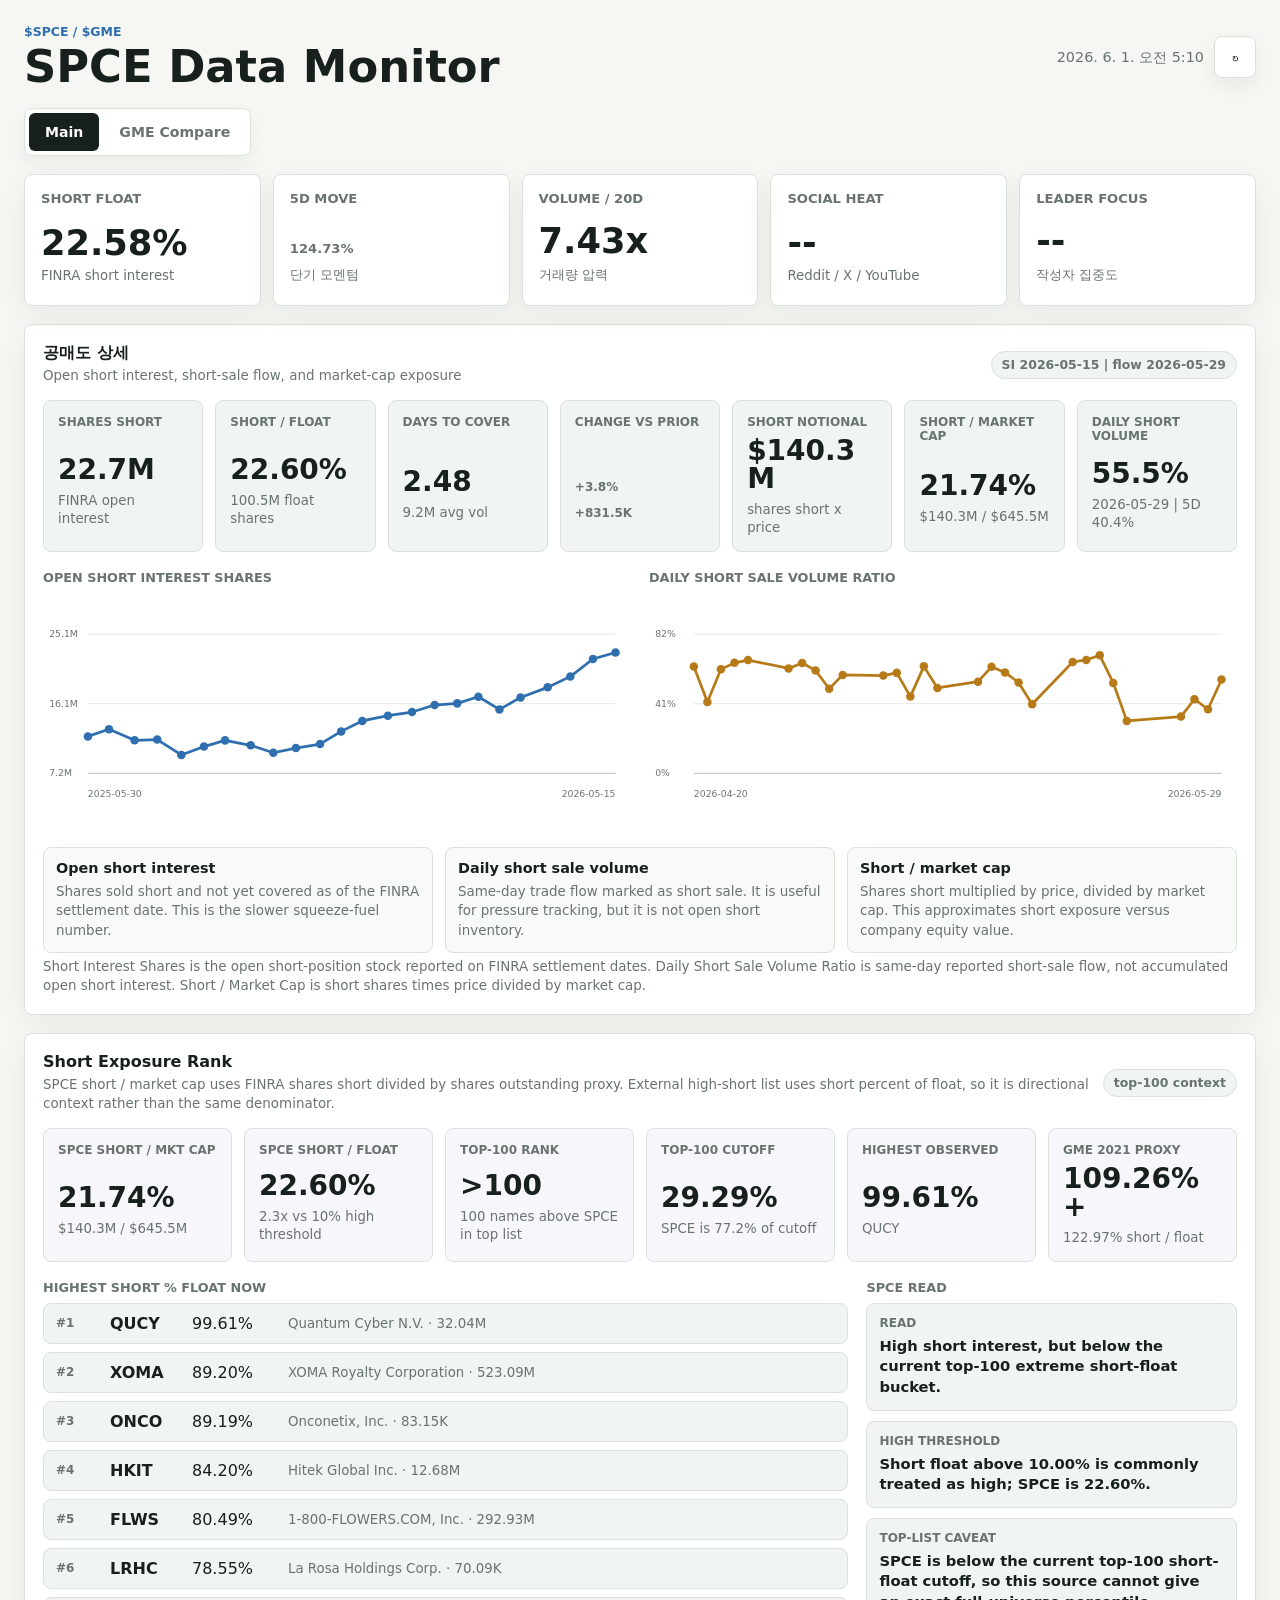
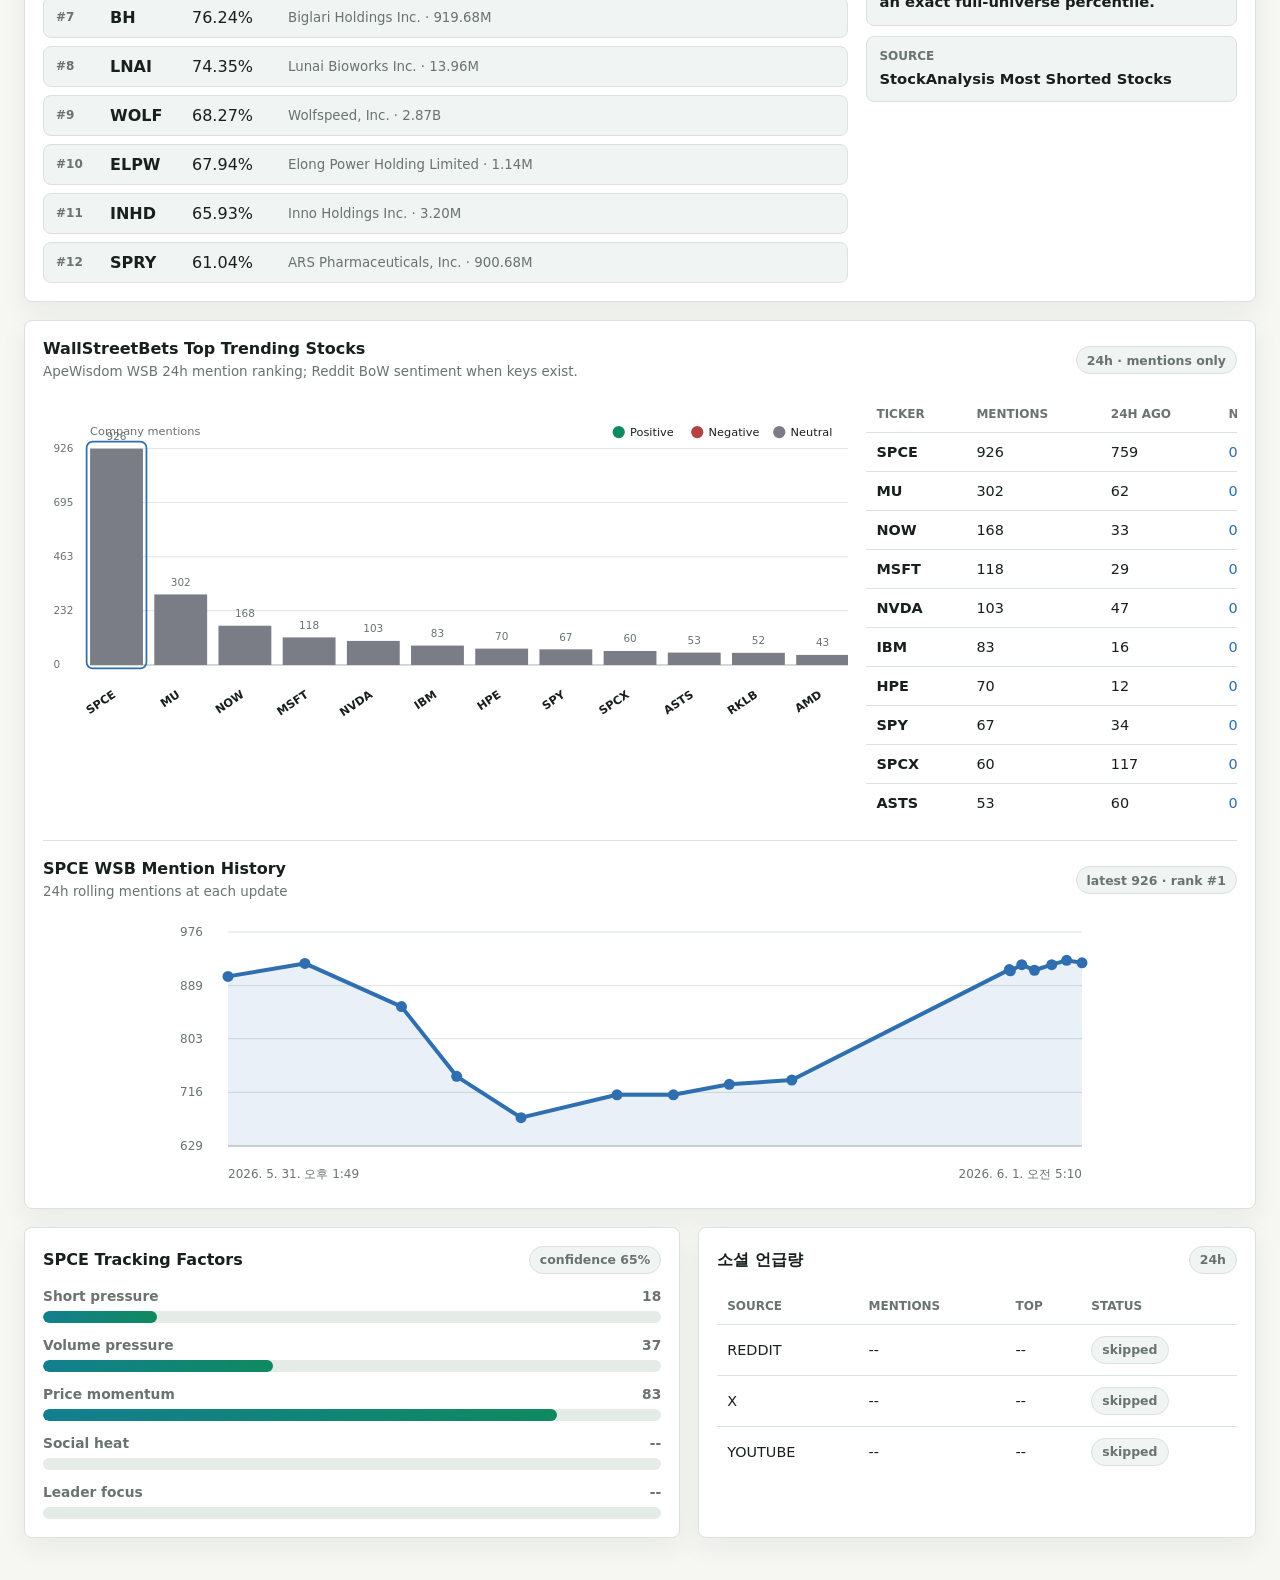
==== public/index.html @ 41aa3afa "Split dashboard into main and GME tabs" ====
<!doctype html>
<html lang="ko">
  <head>
    <meta charset="utf-8" />
    <meta name="viewport" content="width=device-width, initial-scale=1" />
    <title>SPCE Data Monitor</title>
    <link rel="stylesheet" href="styles.css?v=20260601-tabs" />
  </head>
  <body>
    <div class="app-shell">
      <header class="topbar">
        <div>
          <p class="eyebrow">$SPCE / $GME</p>
          <h1>SPCE Data Monitor</h1>
        </div>
        <div class="topbar-actions">
          <span id="last-updated" class="timestamp">Loading</span>
          <button id="refresh-button" class="icon-button" type="button" aria-label="Refresh data" title="Refresh data">
            <span aria-hidden="true">↻</span>
          </button>
        </div>
      </header>

      <nav class="tab-nav" aria-label="Dashboard views">
        <button class="tab-button is-active" type="button" data-tab-target="main" aria-selected="true">Main</button>
        <button class="tab-button" type="button" data-tab-target="gme" aria-selected="false">GME Compare</button>
      </nav>

      <main>
        <section class="metric-grid" aria-label="SPCE key metrics" data-tab-panel="main">
          <article class="metric-card">
            <span>Short float</span>
            <strong id="metric-short">--</strong>
            <small>FINRA short interest</small>
          </article>
          <article class="metric-card">
            <span>5D move</span>
            <strong id="metric-move">--</strong>
            <small>단기 모멘텀</small>
          </article>
          <article class="metric-card">
            <span>Volume / 20D</span>
            <strong id="metric-volume">--</strong>
            <small>거래량 압력</small>
          </article>
          <article class="metric-card">
            <span>Social heat</span>
            <strong id="metric-social">--</strong>
            <small>Reddit / X / YouTube</small>
          </article>
          <article class="metric-card">
            <span>Leader focus</span>
            <strong id="metric-leader">--</strong>
            <small>작성자 집중도</small>
          </article>
        </section>

        <section class="panel short-panel" data-tab-panel="main">
          <div class="panel-heading">
            <div>
              <h2>공매도 상세</h2>
              <p class="panel-subtitle">Open short interest, short-sale flow, and market-cap exposure</p>
            </div>
            <span id="short-source-chip" class="status-chip">--</span>
          </div>
          <div id="short-metric-grid" class="short-metric-grid"></div>
          <div class="short-chart-grid">
            <div>
              <div class="chart-title">Open Short Interest Shares</div>
              <div id="short-interest-chart" class="mini-chart"></div>
            </div>
            <div>
              <div class="chart-title">Daily Short Sale Volume Ratio</div>
              <div id="short-volume-chart" class="mini-chart"></div>
            </div>
          </div>
          <div class="short-explainer-grid">
            <article>
              <strong>Open short interest</strong>
              <p>Shares sold short and not yet covered as of the FINRA settlement date. This is the slower squeeze-fuel number.</p>
            </article>
            <article>
              <strong>Daily short sale volume</strong>
              <p>Same-day trade flow marked as short sale. It is useful for pressure tracking, but it is not open short inventory.</p>
            </article>
            <article>
              <strong>Short / market cap</strong>
              <p>Shares short multiplied by price, divided by market cap. This approximates short exposure versus company equity value.</p>
            </article>
          </div>
          <p id="short-caveat" class="panel-subtitle caveat"></p>
        </section>

        <section class="panel exposure-panel" data-tab-panel="main">
          <div class="panel-heading">
            <div>
              <h2>Short Exposure Rank</h2>
              <p id="exposure-method" class="panel-subtitle">SPCE short exposure versus current high-short-interest stocks</p>
            </div>
            <span id="exposure-status" class="status-chip">--</span>
          </div>
          <div id="exposure-grid" class="exposure-grid"></div>
          <div class="exposure-layout">
            <div>
              <div class="chart-title">Highest Short % Float Now</div>
              <div id="exposure-top-list" class="rank-list"></div>
            </div>
            <div>
              <div class="chart-title">SPCE Read</div>
              <div id="exposure-notes" class="benchmark-list"></div>
            </div>
          </div>
        </section>

        <section class="panel gme-case-panel" data-tab-panel="gme">
          <div class="panel-heading">
            <div>
              <h2>GME 2021 Case Study</h2>
              <p id="gme-case-method" class="panel-subtitle">Historical baseline for the meme squeeze regime</p>
            </div>
            <span id="gme-case-chip" class="status-chip">--</span>
          </div>
          <div id="gme-case-grid" class="case-grid"></div>
          <div class="case-layout">
            <div>
              <div class="chart-title">GME Price, COVID-Low Normalized</div>
              <div id="gme-case-chart" class="case-chart"></div>
            </div>
            <div>
              <div class="chart-title">Social Attention Benchmark</div>
              <div id="gme-social-benchmark" class="benchmark-list"></div>
            </div>
          </div>
          <div class="case-layout gme-short-layout">
            <div>
              <div class="chart-title">GME FINRA Short Interest</div>
              <div id="gme-short-interest-chart" class="case-chart"></div>
            </div>
            <div>
              <div class="chart-title">GME Daily Short-Sale Flow</div>
              <div id="gme-short-flow-chart" class="case-chart"></div>
            </div>
          </div>
        </section>

        <section class="panel trend-panel" data-tab-panel="main">
          <div class="panel-heading">
            <div>
              <h2>WallStreetBets Top Trending Stocks</h2>
              <p id="wsb-method" class="panel-subtitle">r/wallstreetbets 24h mentions</p>
            </div>
            <span id="wsb-status" class="status-chip">--</span>
          </div>
          <div class="trend-layout">
            <div id="wsb-chart" class="stacked-chart"></div>
            <div class="table-wrap compact-table">
              <table>
                <thead>
                  <tr>
                    <th>Ticker</th>
                    <th>Mentions</th>
                    <th>24h Ago</th>
                    <th>Net</th>
                  </tr>
                </thead>
                <tbody id="wsb-table"></tbody>
              </table>
            </div>
          </div>
          <div class="trend-history">
            <div class="panel-heading compact-heading">
              <div>
                <h2>SPCE WSB Mention History</h2>
                <p class="panel-subtitle">24h rolling mentions at each update</p>
              </div>
              <span id="wsb-history-latest" class="status-chip">--</span>
            </div>
            <div id="wsb-history-chart" class="mention-history-chart"></div>
          </div>
        </section>

        <section class="dashboard-grid" data-tab-panel="main">
          <article class="panel">
            <div class="panel-heading">
              <h2>SPCE Tracking Factors</h2>
              <span id="confidence-chip" class="status-chip">--</span>
            </div>
            <div id="component-bars" class="bar-list"></div>
          </article>

          <article class="panel">
            <div class="panel-heading">
              <h2>소셜 언급량</h2>
              <span id="window-chip" class="status-chip">24h</span>
            </div>
            <div class="table-wrap">
              <table>
                <thead>
                  <tr>
                    <th>Source</th>
                    <th>Mentions</th>
                    <th>Top</th>
                    <th>Status</th>
                  </tr>
                </thead>
                <tbody id="social-table"></tbody>
              </table>
            </div>
          </article>
        </section>

        <section class="panel" data-tab-panel="gme">
            <div class="panel-heading">
              <h2>SPCE vs GME</h2>
              <span class="status-chip">current data</span>
            </div>
            <div class="table-wrap">
              <table>
                <thead>
                  <tr>
                    <th>Metric</th>
                    <th>SPCE</th>
                    <th>GME 2021</th>
                  </tr>
                </thead>
                <tbody id="comparison-table"></tbody>
              </table>
            </div>
        </section>

        <section class="panel" data-tab-panel="gme">
          <div class="panel-heading">
            <h2>현재 GME 상태</h2>
            <span class="status-chip">watch</span>
          </div>
          <div id="gme-strip" class="strip"></div>
        </section>
      </main>
    </div>

    <script src="app.js?v=20260601-tabs"></script>
  </body>
</html>
---- public/styles.css ----
:root {
  color-scheme: light;
  --bg: #f6f7f3;
  --surface: #ffffff;
  --surface-strong: #f0f4f2;
  --ink: #18201d;
  --muted: #69736f;
  --line: #dbe2dc;
  --green: #0f8a5f;
  --red: #b54242;
  --blue: #2f6fb0;
  --amber: #b77a18;
  --teal: #137f8f;
  --shadow: 0 18px 48px rgba(25, 33, 29, 0.08);
}

* {
  box-sizing: border-box;
}

body {
  margin: 0;
  min-width: 320px;
  color: var(--ink);
  background: var(--bg);
  font-family: Inter, ui-sans-serif, system-ui, -apple-system, BlinkMacSystemFont, "Segoe UI", sans-serif;
  letter-spacing: 0;
}

.app-shell {
  width: min(1440px, 100%);
  margin: 0 auto;
  padding: 24px;
}

.topbar {
  display: flex;
  align-items: center;
  justify-content: space-between;
  gap: 16px;
  margin-bottom: 18px;
}

.eyebrow {
  margin: 0 0 4px;
  color: var(--blue);
  font-size: 0.78rem;
  font-weight: 800;
  text-transform: uppercase;
}

h1,
h2,
p {
  margin: 0;
}

h1 {
  font-size: clamp(1.65rem, 4vw, 2.8rem);
  line-height: 1.05;
  font-weight: 850;
}

h2 {
  font-size: 1rem;
  line-height: 1.2;
}

.topbar-actions {
  display: flex;
  align-items: center;
  gap: 10px;
}

.timestamp {
  color: var(--muted);
  font-size: 0.9rem;
  white-space: nowrap;
}

.icon-button {
  display: grid;
  width: 42px;
  height: 42px;
  place-items: center;
  border: 1px solid var(--line);
  border-radius: 8px;
  color: var(--ink);
  background: var(--surface);
  box-shadow: 0 8px 18px rgba(25, 33, 29, 0.06);
  cursor: pointer;
}

.icon-button:hover {
  border-color: var(--blue);
  color: var(--blue);
}

.tab-nav {
  display: inline-flex;
  gap: 4px;
  margin-bottom: 18px;
  padding: 4px;
  border: 1px solid var(--line);
  border-radius: 8px;
  background: var(--surface);
  box-shadow: 0 8px 18px rgba(25, 33, 29, 0.05);
}

.tab-button {
  min-height: 38px;
  padding: 0 16px;
  border: 0;
  border-radius: 6px;
  color: var(--muted);
  background: transparent;
  font: inherit;
  font-size: 0.88rem;
  font-weight: 800;
  cursor: pointer;
}

.tab-button:hover {
  color: var(--ink);
  background: var(--surface-strong);
}

.tab-button.is-active {
  color: #fff;
  background: var(--ink);
}

[data-tab-panel][hidden] {
  display: none !important;
}

.metric-card span {
  color: var(--muted);
  font-size: 0.82rem;
  font-weight: 750;
  text-transform: uppercase;
}

.status-chip {
  display: inline-flex;
  align-items: center;
  width: fit-content;
  min-height: 28px;
  padding: 5px 10px;
  border: 1px solid var(--line);
  border-radius: 999px;
  color: var(--muted);
  background: var(--surface-strong);
  font-size: 0.78rem;
  font-weight: 750;
  white-space: nowrap;
}

.metric-grid {
  display: grid;
  grid-template-columns: repeat(5, minmax(0, 1fr));
  gap: 12px;
  margin-bottom: 18px;
}

.metric-card,
.panel {
  border: 1px solid var(--line);
  border-radius: 8px;
  background: var(--surface);
  box-shadow: 0 10px 28px rgba(25, 33, 29, 0.06);
}

.metric-card {
  display: grid;
  min-height: 132px;
  gap: 8px;
  padding: 16px;
}

.metric-card strong {
  align-self: end;
  font-size: clamp(1.45rem, 3vw, 2.2rem);
  line-height: 1;
  font-variant-numeric: tabular-nums;
  overflow-wrap: anywhere;
}

.metric-card small {
  color: var(--muted);
}

.short-panel {
  margin-bottom: 18px;
}

.short-metric-grid {
  display: grid;
  grid-template-columns: repeat(auto-fit, minmax(150px, 1fr));
  gap: 12px;
  margin-bottom: 18px;
}

.short-metric {
  display: grid;
  min-height: 118px;
  gap: 8px;
  padding: 14px;
  border: 1px solid var(--line);
  border-radius: 8px;
  background: var(--surface-strong);
}

.short-metric span {
  color: var(--muted);
  font-size: 0.75rem;
  font-weight: 800;
  text-transform: uppercase;
}

.short-metric strong {
  align-self: end;
  font-size: clamp(1.15rem, 2.2vw, 1.75rem);
  font-variant-numeric: tabular-nums;
  line-height: 1;
  overflow-wrap: anywhere;
}

.short-metric small {
  color: var(--muted);
  line-height: 1.35;
}

.short-chart-grid {
  display: grid;
  grid-template-columns: repeat(2, minmax(0, 1fr));
  gap: 18px;
}

.short-explainer-grid {
  display: grid;
  grid-template-columns: repeat(3, minmax(0, 1fr));
  gap: 12px;
  margin-top: 14px;
}

.short-explainer-grid article {
  padding: 12px;
  border: 1px solid var(--line);
  border-radius: 8px;
  background: #f8faf7;
}

.short-explainer-grid strong {
  display: block;
  margin-bottom: 6px;
  color: var(--ink);
  font-size: 0.9rem;
}

.short-explainer-grid p {
  margin: 0;
  color: var(--muted);
  font-size: 0.84rem;
  line-height: 1.45;
}

.exposure-panel {
  margin-bottom: 18px;
}

.exposure-grid {
  display: grid;
  grid-template-columns: repeat(auto-fit, minmax(155px, 1fr));
  gap: 12px;
  margin-bottom: 18px;
}

.exposure-card {
  display: grid;
  min-height: 118px;
  gap: 8px;
  padding: 14px;
  border: 1px solid var(--line);
  border-radius: 8px;
  background: #f7f7fb;
}

.exposure-card span,
.rank-row span {
  color: var(--muted);
  font-size: 0.75rem;
  font-weight: 800;
  text-transform: uppercase;
}

.exposure-card strong {
  align-self: end;
  font-size: clamp(1.15rem, 2.2vw, 1.75rem);
  font-variant-numeric: tabular-nums;
  line-height: 1;
  overflow-wrap: anywhere;
}

.exposure-card small {
  color: var(--muted);
  line-height: 1.35;
}

.exposure-layout {
  display: grid;
  grid-template-columns: minmax(0, 1fr) minmax(320px, 0.46fr);
  gap: 18px;
}

.rank-list {
  display: grid;
  gap: 8px;
}

.rank-row {
  display: grid;
  grid-template-columns: 44px 72px 86px minmax(0, 1fr);
  gap: 10px;
  align-items: center;
  padding: 10px 12px;
  border: 1px solid var(--line);
  border-radius: 8px;
  background: var(--surface-strong);
}

.rank-row strong,
.rank-row em {
  color: var(--ink);
  font-style: normal;
  font-variant-numeric: tabular-nums;
}

.rank-row small {
  min-width: 0;
  color: var(--muted);
  overflow: hidden;
  text-overflow: ellipsis;
  white-space: nowrap;
}

.chart-title {
  margin-bottom: 8px;
  color: var(--muted);
  font-size: 0.8rem;
  font-weight: 800;
  text-transform: uppercase;
}

.mini-chart {
  min-height: 240px;
  overflow-x: auto;
}

.mini-chart svg {
  display: block;
  width: 100%;
  min-width: 560px;
  height: 240px;
}

.caveat {
  margin-top: 12px;
}

.gme-case-panel {
  margin-bottom: 18px;
}

.case-grid {
  display: grid;
  grid-template-columns: repeat(auto-fit, minmax(150px, 1fr));
  gap: 12px;
  margin-bottom: 18px;
}

.case-card {
  display: grid;
  min-height: 112px;
  gap: 8px;
  padding: 14px;
  border: 1px solid var(--line);
  border-radius: 8px;
  background: #fbf7f4;
}

.case-card span,
.benchmark-row span {
  color: var(--muted);
  font-size: 0.75rem;
  font-weight: 800;
  text-transform: uppercase;
}

.case-card strong {
  align-self: end;
  font-size: clamp(1.12rem, 2.2vw, 1.7rem);
  font-variant-numeric: tabular-nums;
  line-height: 1;
  overflow-wrap: anywhere;
}

.case-card small {
  color: var(--muted);
  line-height: 1.35;
}

.case-layout {
  display: grid;
  grid-template-columns: minmax(0, 1fr) minmax(320px, 0.42fr);
  gap: 18px;
}

.gme-short-layout {
  grid-template-columns: repeat(2, minmax(0, 1fr));
  margin-top: 18px;
}

.case-chart {
  min-height: 300px;
  overflow-x: auto;
}

.case-chart svg {
  display: block;
  width: 100%;
  min-width: 760px;
  height: 300px;
}

.chart-hit-target {
  cursor: crosshair;
}

.benchmark-list {
  display: grid;
  gap: 10px;
}

.benchmark-row {
  display: grid;
  gap: 6px;
  padding: 12px;
  border: 1px solid var(--line);
  border-radius: 8px;
  background: var(--surface-strong);
}

.benchmark-row strong {
  font-size: 0.92rem;
  font-weight: 650;
  line-height: 1.4;
}

.dashboard-grid {
  display: grid;
  grid-template-columns: minmax(0, 1fr) minmax(360px, 0.85fr);
  gap: 18px;
  margin-bottom: 18px;
}

.panel {
  min-width: 0;
  padding: 18px;
}

.panel.wide {
  min-height: 360px;
}

.panel-heading {
  display: flex;
  align-items: center;
  justify-content: space-between;
  gap: 12px;
  margin-bottom: 14px;
}

.panel-subtitle {
  margin-top: 5px;
  color: var(--muted);
  font-size: 0.84rem;
  line-height: 1.4;
}

.trend-panel {
  margin-bottom: 18px;
}

.trend-layout {
  display: grid;
  grid-template-columns: minmax(0, 1fr) minmax(340px, 0.46fr);
  gap: 18px;
  align-items: stretch;
}

.stacked-chart {
  min-height: 360px;
  overflow-x: auto;
}

.stacked-chart svg {
  display: block;
  width: 100%;
  min-width: 820px;
  height: 360px;
}

.compact-table table {
  min-width: 420px;
}

.trend-history {
  margin-top: 18px;
  padding-top: 18px;
  border-top: 1px solid var(--line);
}

.compact-heading {
  margin-bottom: 8px;
}

.mention-history-chart {
  width: 100%;
  min-height: 280px;
  overflow-x: auto;
}

.mention-history-chart svg {
  display: block;
  width: 100%;
  min-width: 720px;
  height: 280px;
}

.empty-state {
  display: grid;
  min-height: 220px;
  place-items: center;
  color: var(--muted);
  border: 1px dashed var(--line);
  border-radius: 8px;
  background: var(--surface-strong);
}

.bar-list {
  display: grid;
  gap: 14px;
}

.bar-row {
  display: grid;
  gap: 7px;
}

.bar-meta {
  display: flex;
  align-items: center;
  justify-content: space-between;
  gap: 10px;
  color: var(--muted);
  font-size: 0.86rem;
  font-weight: 700;
}

.bar-track {
  height: 12px;
  overflow: hidden;
  border-radius: 999px;
  background: #e5ece7;
}

.bar-fill {
  width: 0%;
  height: 100%;
  border-radius: inherit;
  background: linear-gradient(90deg, var(--teal), var(--green));
  transition: width 240ms ease;
}

.table-wrap {
  width: 100%;
  overflow-x: auto;
}

table {
  width: 100%;
  min-width: 520px;
  border-collapse: collapse;
  font-size: 0.9rem;
}

th,
td {
  padding: 11px 10px;
  border-bottom: 1px solid var(--line);
  text-align: left;
  vertical-align: middle;
}

th {
  color: var(--muted);
  font-size: 0.75rem;
  text-transform: uppercase;
}

td {
  font-variant-numeric: tabular-nums;
}

tr:last-child td {
  border-bottom: 0;
}

.chart {
  width: 100%;
  min-height: 290px;
}

.chart svg {
  display: block;
  width: 100%;
  height: 290px;
}

.strip {
  display: grid;
  grid-template-columns: repeat(5, minmax(0, 1fr));
  gap: 12px;
}

.strip-item {
  min-height: 92px;
  padding: 14px;
  border: 1px solid var(--line);
  border-radius: 8px;
  background: var(--surface-strong);
}

.strip-item span {
  display: block;
  color: var(--muted);
  font-size: 0.78rem;
  font-weight: 800;
  text-transform: uppercase;
}

.strip-item strong {
  display: block;
  margin-top: 10px;
  font-size: 1.35rem;
  font-variant-numeric: tabular-nums;
  overflow-wrap: anywhere;
}

.positive {
  color: var(--green);
}

.negative {
  color: var(--red);
}

.neutral {
  color: var(--blue);
}

.warning {
  color: var(--amber);
}

@media (max-width: 980px) {
  .dashboard-grid,
  .trend-layout,
  .short-chart-grid,
  .short-explainer-grid,
  .exposure-layout,
  .case-layout {
    grid-template-columns: 1fr;
  }

  .metric-grid,
  .strip,
  .short-metric-grid,
  .exposure-grid,
  .case-grid {
    grid-template-columns: repeat(2, minmax(0, 1fr));
  }
}

@media (max-width: 620px) {
  .app-shell {
    padding: 16px;
  }

  .topbar {
    align-items: flex-start;
    flex-direction: column;
  }

  .topbar-actions {
    width: 100%;
    justify-content: space-between;
  }

  .tab-nav {
    display: grid;
    grid-template-columns: repeat(2, minmax(0, 1fr));
    width: 100%;
  }

  .tab-button {
    padding: 0 10px;
  }

  .panel-heading {
    align-items: flex-start;
    flex-direction: column;
  }

  .metric-grid,
  .strip,
  .short-metric-grid,
  .exposure-grid,
  .case-grid {
    grid-template-columns: 1fr;
  }

  .rank-row {
    grid-template-columns: 38px 62px 78px minmax(0, 1fr);
  }

  .timestamp {
    white-space: normal;
  }
}
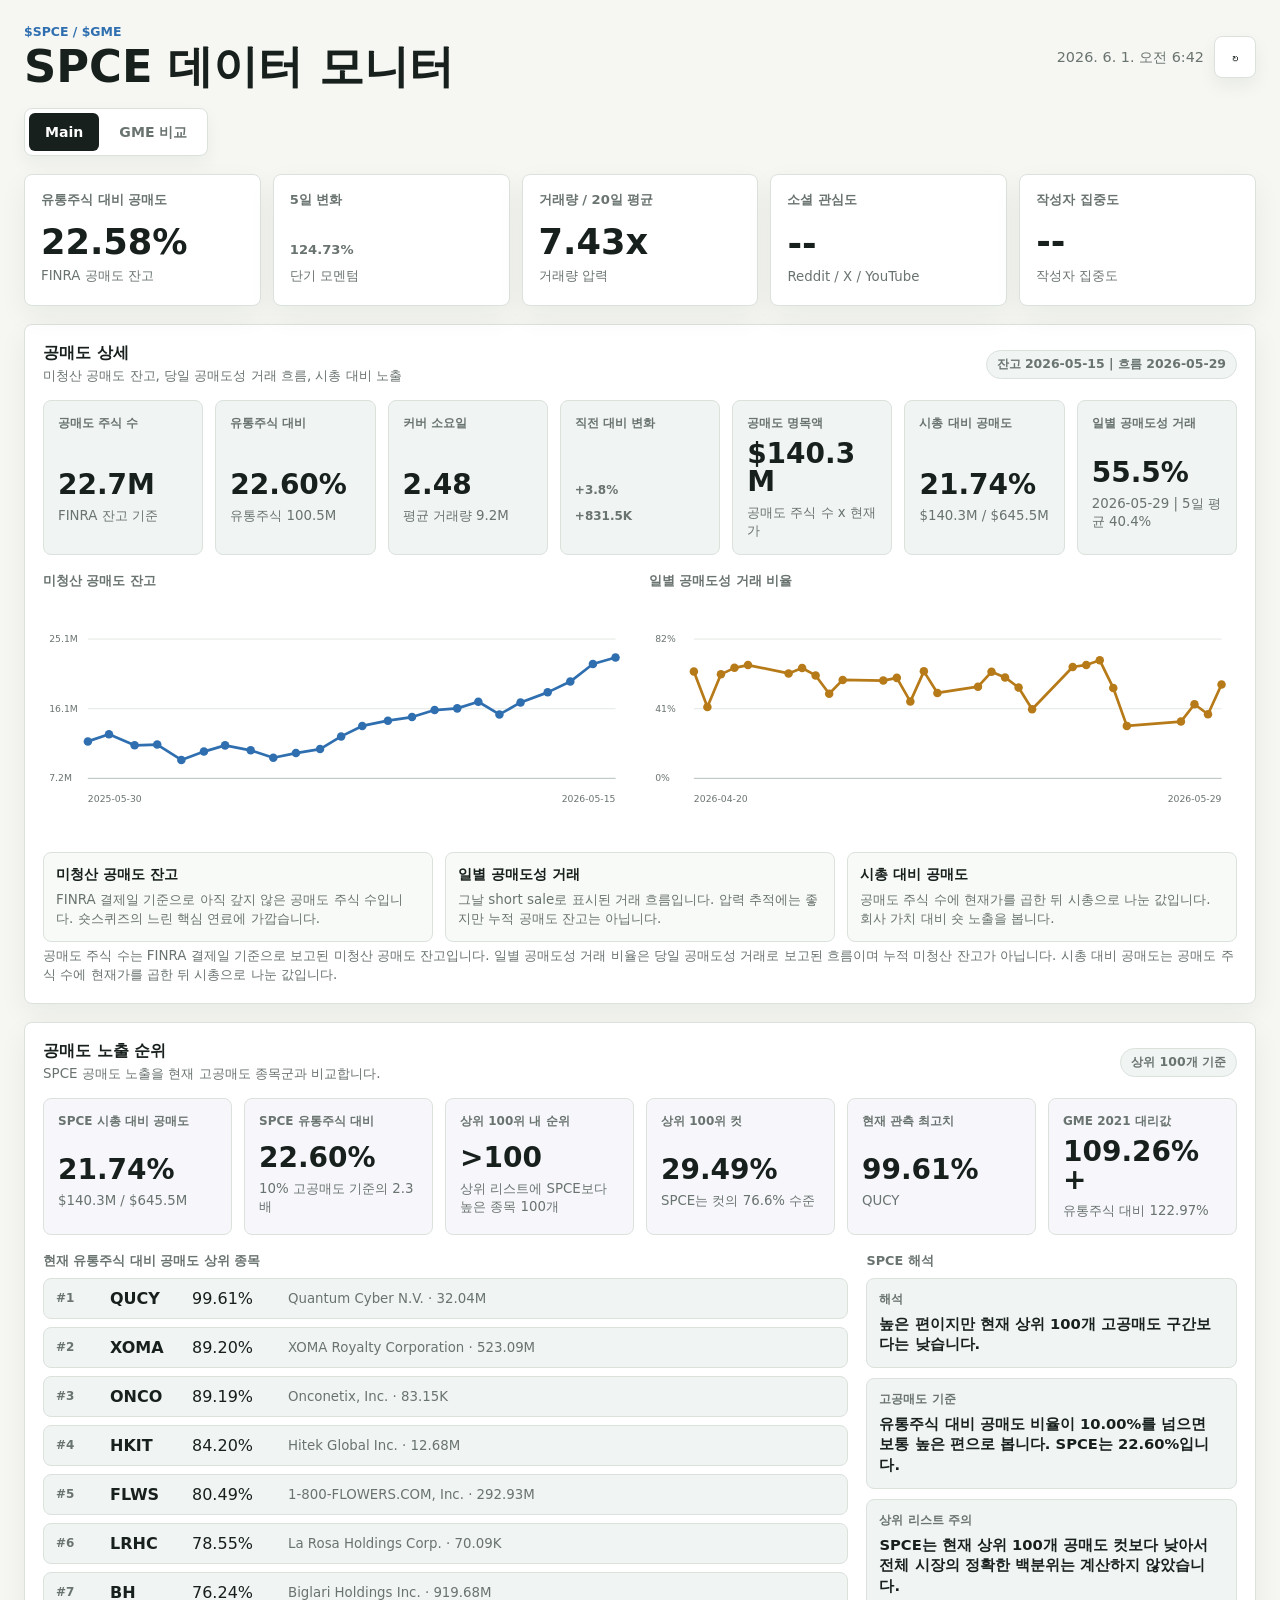
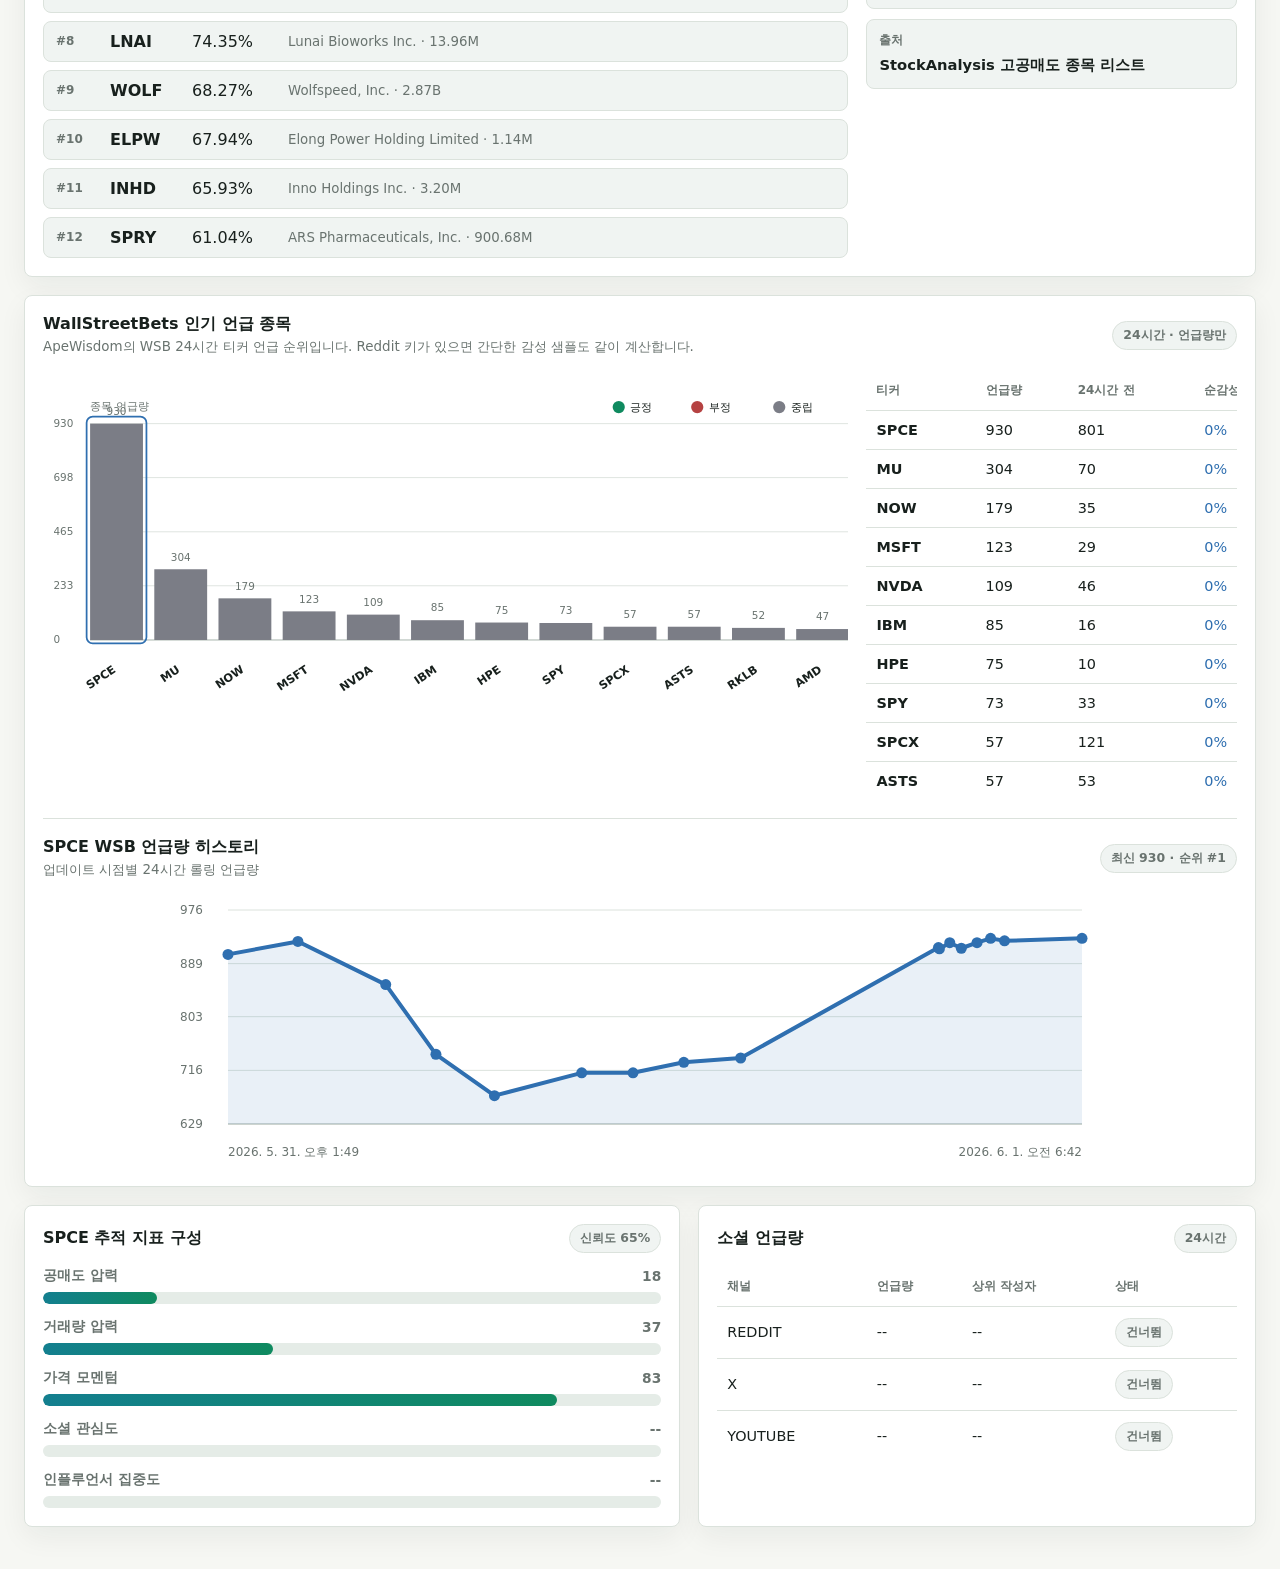
==== commit 5da25573: "Add chart tooltips and Korean labels" ====
--- a/public/index.html
+++ b/public/index.html
@@ -3,53 +3,53 @@
   <head>
     <meta charset="utf-8" />
     <meta name="viewport" content="width=device-width, initial-scale=1" />
-    <title>SPCE Data Monitor</title>
-    <link rel="stylesheet" href="styles.css?v=20260601-tabs" />
+    <title>SPCE 데이터 모니터</title>
+    <link rel="stylesheet" href="styles.css?v=20260601-tooltips-ko2" />
   </head>
   <body>
     <div class="app-shell">
       <header class="topbar">
         <div>
           <p class="eyebrow">$SPCE / $GME</p>
-          <h1>SPCE Data Monitor</h1>
+          <h1>SPCE 데이터 모니터</h1>
         </div>
         <div class="topbar-actions">
-          <span id="last-updated" class="timestamp">Loading</span>
-          <button id="refresh-button" class="icon-button" type="button" aria-label="Refresh data" title="Refresh data">
+          <span id="last-updated" class="timestamp">불러오는 중</span>
+          <button id="refresh-button" class="icon-button" type="button" aria-label="데이터 새로고침" title="데이터 새로고침">
             <span aria-hidden="true">↻</span>
           </button>
         </div>
       </header>
 
-      <nav class="tab-nav" aria-label="Dashboard views">
+      <nav class="tab-nav" aria-label="대시보드 보기">
         <button class="tab-button is-active" type="button" data-tab-target="main" aria-selected="true">Main</button>
-        <button class="tab-button" type="button" data-tab-target="gme" aria-selected="false">GME Compare</button>
+        <button class="tab-button" type="button" data-tab-target="gme" aria-selected="false">GME 비교</button>
       </nav>
 
       <main>
-        <section class="metric-grid" aria-label="SPCE key metrics" data-tab-panel="main">
-          <article class="metric-card">
-            <span>Short float</span>
+        <section class="metric-grid" aria-label="SPCE 핵심 지표" data-tab-panel="main">
+          <article class="metric-card">
+            <span>유통주식 대비 공매도</span>
             <strong id="metric-short">--</strong>
-            <small>FINRA short interest</small>
-          </article>
-          <article class="metric-card">
-            <span>5D move</span>
+            <small>FINRA 공매도 잔고</small>
+          </article>
+          <article class="metric-card">
+            <span>5일 변화</span>
             <strong id="metric-move">--</strong>
             <small>단기 모멘텀</small>
           </article>
           <article class="metric-card">
-            <span>Volume / 20D</span>
+            <span>거래량 / 20일 평균</span>
             <strong id="metric-volume">--</strong>
             <small>거래량 압력</small>
           </article>
           <article class="metric-card">
-            <span>Social heat</span>
+            <span>소셜 관심도</span>
             <strong id="metric-social">--</strong>
             <small>Reddit / X / YouTube</small>
           </article>
           <article class="metric-card">
-            <span>Leader focus</span>
+            <span>작성자 집중도</span>
             <strong id="metric-leader">--</strong>
             <small>작성자 집중도</small>
           </article>
@@ -59,33 +59,33 @@
           <div class="panel-heading">
             <div>
               <h2>공매도 상세</h2>
-              <p class="panel-subtitle">Open short interest, short-sale flow, and market-cap exposure</p>
+              <p class="panel-subtitle">미청산 공매도 잔고, 당일 공매도성 거래 흐름, 시총 대비 노출</p>
             </div>
             <span id="short-source-chip" class="status-chip">--</span>
           </div>
           <div id="short-metric-grid" class="short-metric-grid"></div>
           <div class="short-chart-grid">
             <div>
-              <div class="chart-title">Open Short Interest Shares</div>
+              <div class="chart-title">미청산 공매도 잔고</div>
               <div id="short-interest-chart" class="mini-chart"></div>
             </div>
             <div>
-              <div class="chart-title">Daily Short Sale Volume Ratio</div>
+              <div class="chart-title">일별 공매도성 거래 비율</div>
               <div id="short-volume-chart" class="mini-chart"></div>
             </div>
           </div>
           <div class="short-explainer-grid">
             <article>
-              <strong>Open short interest</strong>
-              <p>Shares sold short and not yet covered as of the FINRA settlement date. This is the slower squeeze-fuel number.</p>
+              <strong>미청산 공매도 잔고</strong>
+              <p>FINRA 결제일 기준으로 아직 갚지 않은 공매도 주식 수입니다. 숏스퀴즈의 느린 핵심 연료에 가깝습니다.</p>
             </article>
             <article>
-              <strong>Daily short sale volume</strong>
-              <p>Same-day trade flow marked as short sale. It is useful for pressure tracking, but it is not open short inventory.</p>
+              <strong>일별 공매도성 거래</strong>
+              <p>그날 short sale로 표시된 거래 흐름입니다. 압력 추적에는 좋지만 누적 공매도 잔고는 아닙니다.</p>
             </article>
             <article>
-              <strong>Short / market cap</strong>
-              <p>Shares short multiplied by price, divided by market cap. This approximates short exposure versus company equity value.</p>
+              <strong>시총 대비 공매도</strong>
+              <p>공매도 주식 수에 현재가를 곱한 뒤 시총으로 나눈 값입니다. 회사 가치 대비 숏 노출을 봅니다.</p>
             </article>
           </div>
           <p id="short-caveat" class="panel-subtitle caveat"></p>
@@ -94,19 +94,19 @@
         <section class="panel exposure-panel" data-tab-panel="main">
           <div class="panel-heading">
             <div>
-              <h2>Short Exposure Rank</h2>
-              <p id="exposure-method" class="panel-subtitle">SPCE short exposure versus current high-short-interest stocks</p>
+              <h2>공매도 노출 순위</h2>
+              <p id="exposure-method" class="panel-subtitle">SPCE 공매도 노출을 현재 고공매도 종목군과 비교</p>
             </div>
             <span id="exposure-status" class="status-chip">--</span>
           </div>
           <div id="exposure-grid" class="exposure-grid"></div>
           <div class="exposure-layout">
             <div>
-              <div class="chart-title">Highest Short % Float Now</div>
+              <div class="chart-title">현재 유통주식 대비 공매도 상위 종목</div>
               <div id="exposure-top-list" class="rank-list"></div>
             </div>
             <div>
-              <div class="chart-title">SPCE Read</div>
+              <div class="chart-title">SPCE 해석</div>
               <div id="exposure-notes" class="benchmark-list"></div>
             </div>
           </div>
@@ -115,29 +115,29 @@
         <section class="panel gme-case-panel" data-tab-panel="gme">
           <div class="panel-heading">
             <div>
-              <h2>GME 2021 Case Study</h2>
-              <p id="gme-case-method" class="panel-subtitle">Historical baseline for the meme squeeze regime</p>
+              <h2>GME 2021 케이스 스터디</h2>
+              <p id="gme-case-method" class="panel-subtitle">밈 숏스퀴즈 국면의 과거 기준선</p>
             </div>
             <span id="gme-case-chip" class="status-chip">--</span>
           </div>
           <div id="gme-case-grid" class="case-grid"></div>
           <div class="case-layout">
             <div>
-              <div class="chart-title">GME Price, COVID-Low Normalized</div>
+              <div class="chart-title">GME 가격, 2021년 1월 저점 기준</div>
               <div id="gme-case-chart" class="case-chart"></div>
             </div>
             <div>
-              <div class="chart-title">Social Attention Benchmark</div>
+              <div class="chart-title">소셜 관심도 벤치마크</div>
               <div id="gme-social-benchmark" class="benchmark-list"></div>
             </div>
           </div>
           <div class="case-layout gme-short-layout">
             <div>
-              <div class="chart-title">GME FINRA Short Interest</div>
+              <div class="chart-title">GME FINRA 공매도 잔고</div>
               <div id="gme-short-interest-chart" class="case-chart"></div>
             </div>
             <div>
-              <div class="chart-title">GME Daily Short-Sale Flow</div>
+              <div class="chart-title">GME 일별 공매도성 거래 흐름</div>
               <div id="gme-short-flow-chart" class="case-chart"></div>
             </div>
           </div>
@@ -146,8 +146,8 @@
         <section class="panel trend-panel" data-tab-panel="main">
           <div class="panel-heading">
             <div>
-              <h2>WallStreetBets Top Trending Stocks</h2>
-              <p id="wsb-method" class="panel-subtitle">r/wallstreetbets 24h mentions</p>
+              <h2>WallStreetBets 인기 언급 종목</h2>
+              <p id="wsb-method" class="panel-subtitle">r/wallstreetbets 24시간 티커 언급량</p>
             </div>
             <span id="wsb-status" class="status-chip">--</span>
           </div>
@@ -157,10 +157,10 @@
               <table>
                 <thead>
                   <tr>
-                    <th>Ticker</th>
-                    <th>Mentions</th>
-                    <th>24h Ago</th>
-                    <th>Net</th>
+                    <th>티커</th>
+                    <th>언급량</th>
+                    <th>24시간 전</th>
+                    <th>순감성</th>
                   </tr>
                 </thead>
                 <tbody id="wsb-table"></tbody>
@@ -170,8 +170,8 @@
           <div class="trend-history">
             <div class="panel-heading compact-heading">
               <div>
-                <h2>SPCE WSB Mention History</h2>
-                <p class="panel-subtitle">24h rolling mentions at each update</p>
+                <h2>SPCE WSB 언급량 히스토리</h2>
+                <p class="panel-subtitle">업데이트 시점별 24시간 롤링 언급량</p>
               </div>
               <span id="wsb-history-latest" class="status-chip">--</span>
             </div>
@@ -182,7 +182,7 @@
         <section class="dashboard-grid" data-tab-panel="main">
           <article class="panel">
             <div class="panel-heading">
-              <h2>SPCE Tracking Factors</h2>
+              <h2>SPCE 추적 지표 구성</h2>
               <span id="confidence-chip" class="status-chip">--</span>
             </div>
             <div id="component-bars" class="bar-list"></div>
@@ -197,10 +197,10 @@
               <table>
                 <thead>
                   <tr>
-                    <th>Source</th>
-                    <th>Mentions</th>
-                    <th>Top</th>
-                    <th>Status</th>
+                    <th>채널</th>
+                    <th>언급량</th>
+                    <th>상위 작성자</th>
+                    <th>상태</th>
                   </tr>
                 </thead>
                 <tbody id="social-table"></tbody>
@@ -212,13 +212,13 @@
         <section class="panel" data-tab-panel="gme">
             <div class="panel-heading">
               <h2>SPCE vs GME</h2>
-              <span class="status-chip">current data</span>
+              <span class="status-chip">현재 데이터</span>
             </div>
             <div class="table-wrap">
               <table>
                 <thead>
                   <tr>
-                    <th>Metric</th>
+                    <th>지표</th>
                     <th>SPCE</th>
                     <th>GME 2021</th>
                   </tr>
@@ -231,13 +231,14 @@
         <section class="panel" data-tab-panel="gme">
           <div class="panel-heading">
             <h2>현재 GME 상태</h2>
-            <span class="status-chip">watch</span>
+            <span class="status-chip">관찰</span>
           </div>
           <div id="gme-strip" class="strip"></div>
         </section>
       </main>
     </div>
 
-    <script src="app.js?v=20260601-tabs"></script>
+    <div id="chart-tooltip" class="chart-tooltip" hidden></div>
+    <script src="app.js?v=20260601-tooltips-ko2"></script>
   </body>
 </html>
--- a/public/styles.css
+++ b/public/styles.css
@@ -437,6 +437,23 @@
   cursor: crosshair;
 }
 
+.chart-tooltip {
+  position: fixed;
+  z-index: 50;
+  max-width: min(320px, calc(100vw - 24px));
+  padding: 9px 11px;
+  border: 1px solid rgba(24, 32, 29, 0.12);
+  border-radius: 8px;
+  color: #fff;
+  background: rgba(24, 32, 29, 0.94);
+  box-shadow: 0 12px 30px rgba(25, 33, 29, 0.18);
+  font-size: 0.82rem;
+  font-weight: 700;
+  line-height: 1.45;
+  pointer-events: none;
+  white-space: pre-line;
+}
+
 .benchmark-list {
   display: grid;
   gap: 10px;
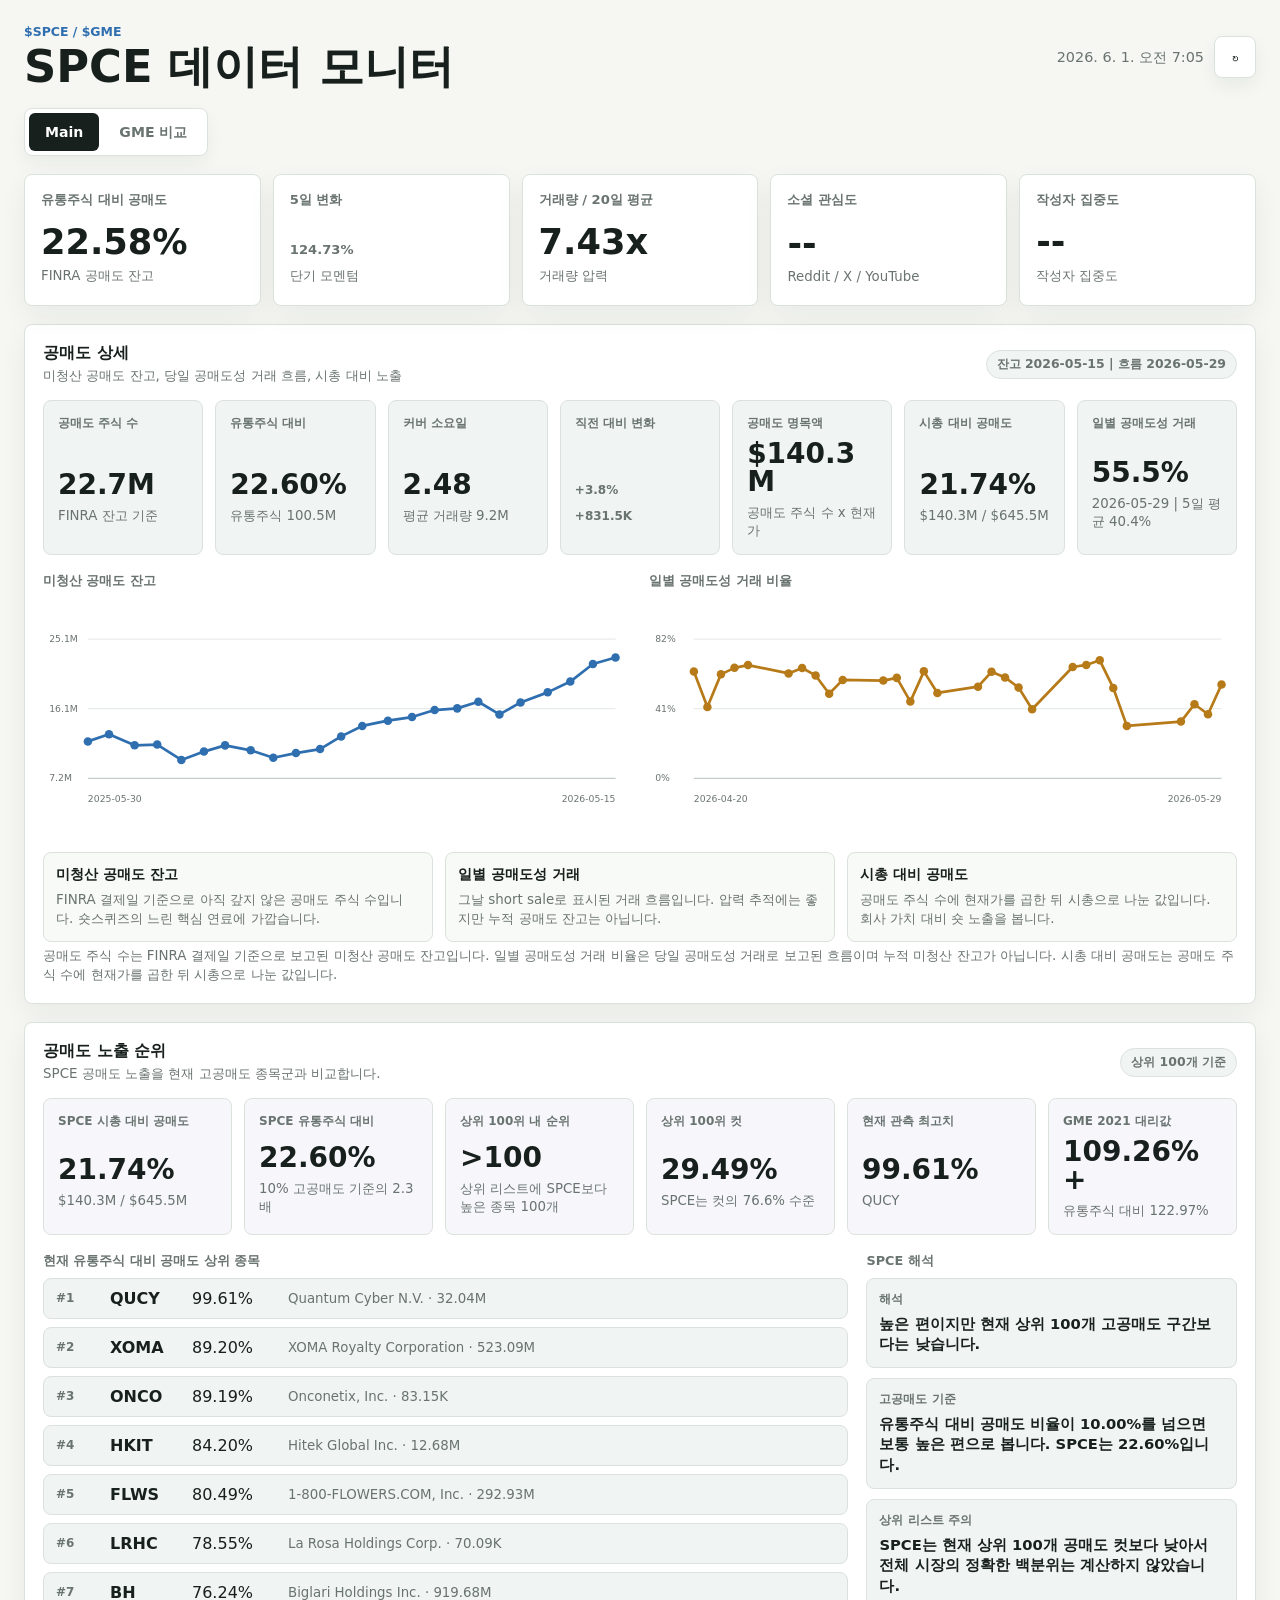
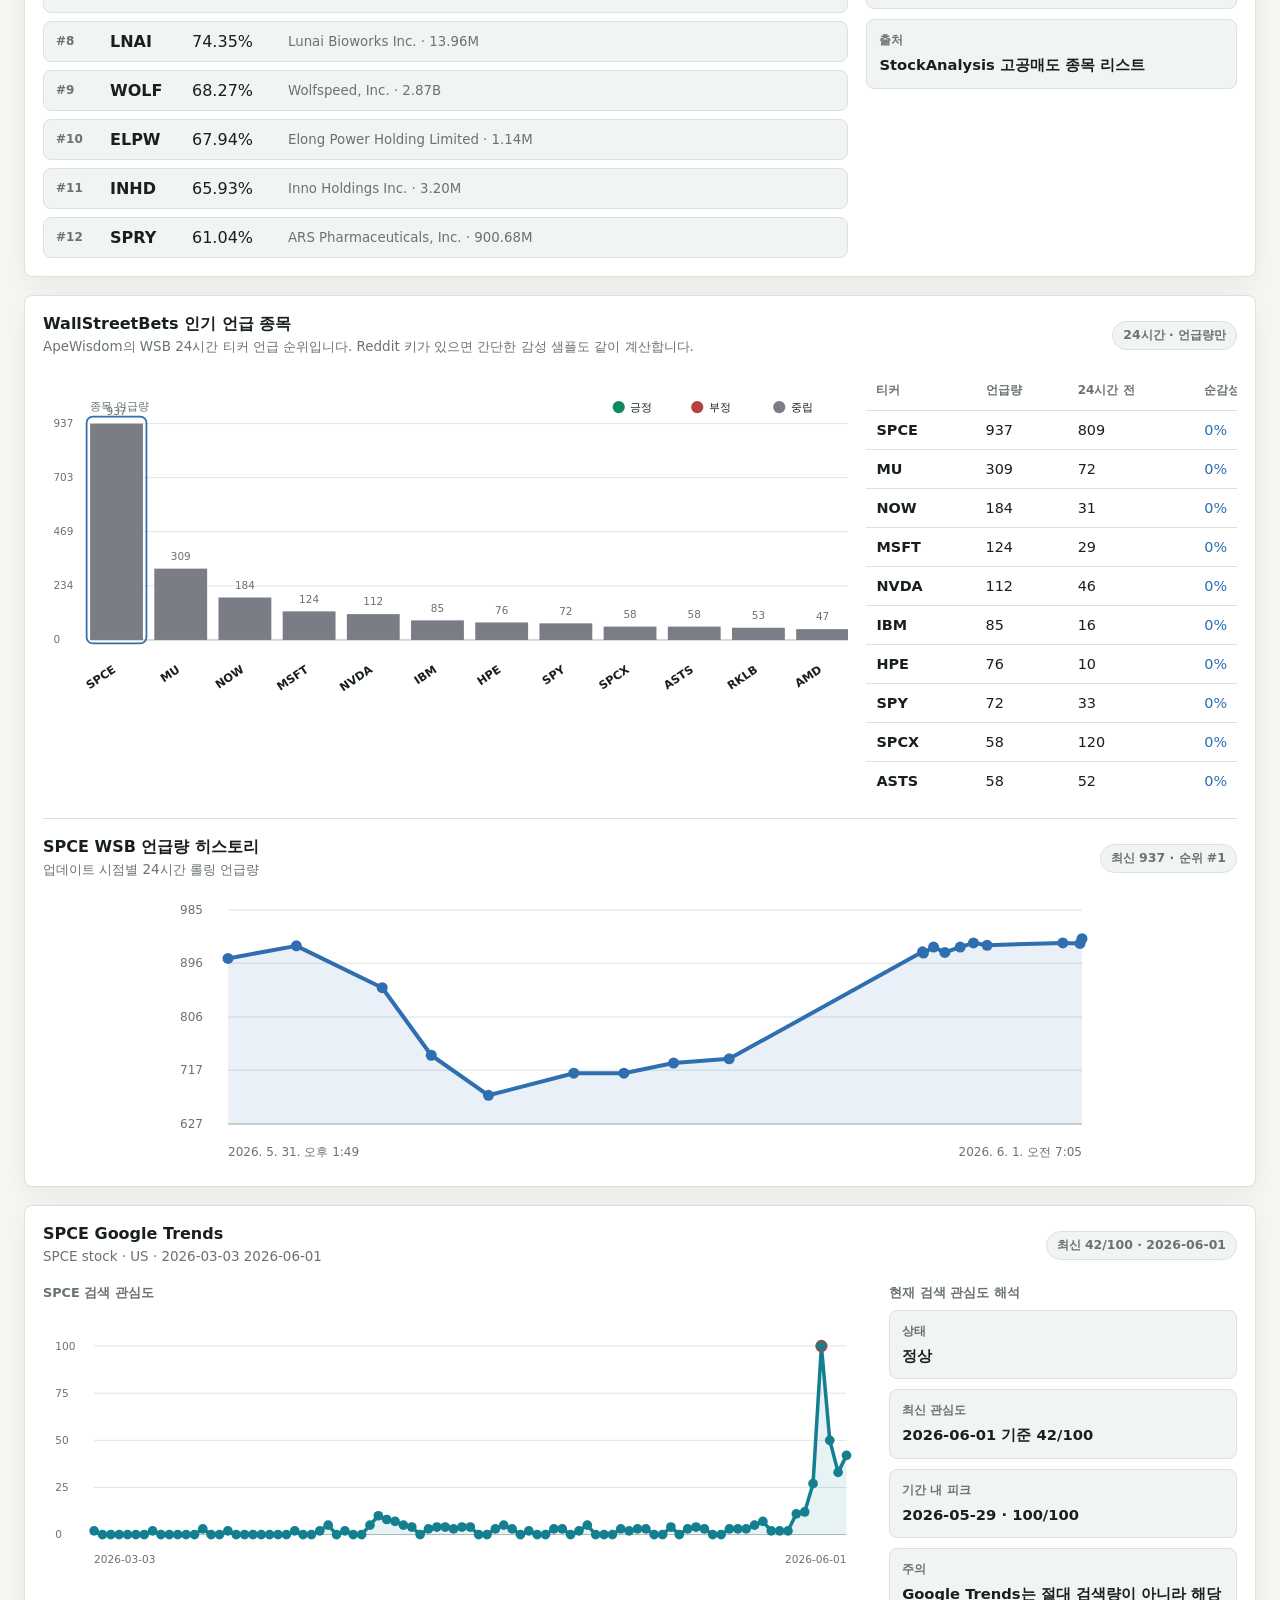
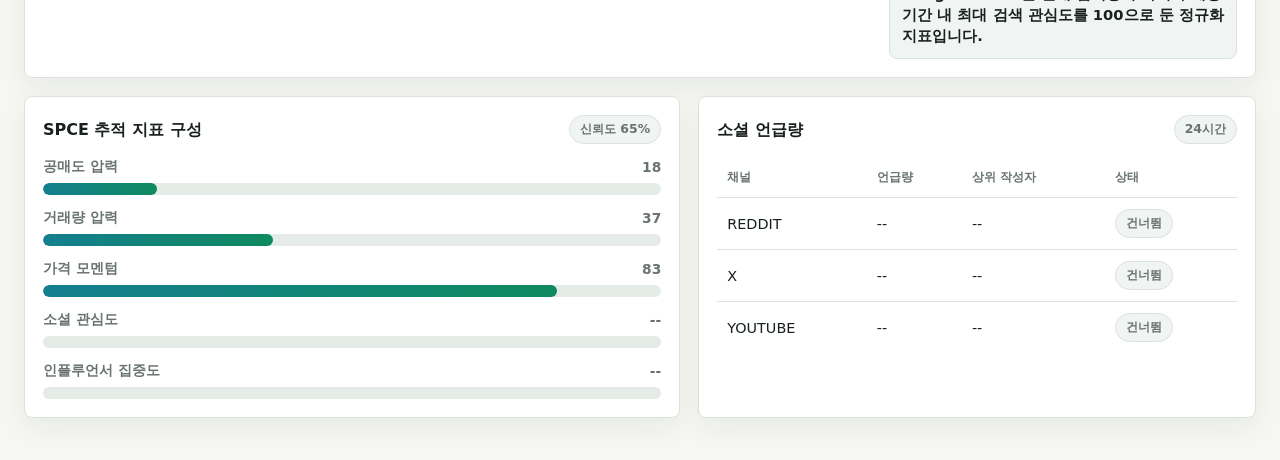
==== commit 616f4d71: "Add Google Trends tracking" ====
--- a/public/index.html
+++ b/public/index.html
@@ -4,7 +4,7 @@
     <meta charset="utf-8" />
     <meta name="viewport" content="width=device-width, initial-scale=1" />
     <title>SPCE 데이터 모니터</title>
-    <link rel="stylesheet" href="styles.css?v=20260601-tooltips-ko2" />
+    <link rel="stylesheet" href="styles.css?v=20260601-google-trends" />
   </head>
   <body>
     <div class="app-shell">
@@ -141,6 +141,16 @@
               <div id="gme-short-flow-chart" class="case-chart"></div>
             </div>
           </div>
+          <div class="case-layout google-layout">
+            <div>
+              <div class="chart-title">GME Google Trends, 2021년 1월-2월</div>
+              <div id="gme-google-trends-chart" class="case-chart"></div>
+            </div>
+            <div>
+              <div class="chart-title">검색 관심도 해석</div>
+              <div id="gme-google-trends-notes" class="benchmark-list"></div>
+            </div>
+          </div>
         </section>
 
         <section class="panel trend-panel" data-tab-panel="main">
@@ -179,6 +189,26 @@
           </div>
         </section>
 
+        <section class="panel google-panel" data-tab-panel="main">
+          <div class="panel-heading">
+            <div>
+              <h2>SPCE Google Trends</h2>
+              <p id="spce-google-trends-method" class="panel-subtitle">미국 기준 최근 90일 검색 관심도</p>
+            </div>
+            <span id="spce-google-trends-chip" class="status-chip">--</span>
+          </div>
+          <div class="case-layout google-layout">
+            <div>
+              <div class="chart-title">SPCE 검색 관심도</div>
+              <div id="spce-google-trends-chart" class="mention-history-chart"></div>
+            </div>
+            <div>
+              <div class="chart-title">현재 검색 관심도 해석</div>
+              <div id="spce-google-trends-notes" class="benchmark-list"></div>
+            </div>
+          </div>
+        </section>
+
         <section class="dashboard-grid" data-tab-panel="main">
           <article class="panel">
             <div class="panel-heading">
@@ -239,6 +269,6 @@
     </div>
 
     <div id="chart-tooltip" class="chart-tooltip" hidden></div>
-    <script src="app.js?v=20260601-tooltips-ko2"></script>
+    <script src="app.js?v=20260601-google-trends"></script>
   </body>
 </html>
--- a/public/styles.css
+++ b/public/styles.css
@@ -421,6 +421,10 @@
   margin-top: 18px;
 }
 
+.google-layout {
+  margin-top: 18px;
+}
+
 .case-chart {
   min-height: 300px;
   overflow-x: auto;
@@ -509,6 +513,10 @@
   margin-bottom: 18px;
 }
 
+.google-panel {
+  margin-bottom: 18px;
+}
+
 .trend-layout {
   display: grid;
   grid-template-columns: minmax(0, 1fr) minmax(340px, 0.46fr);
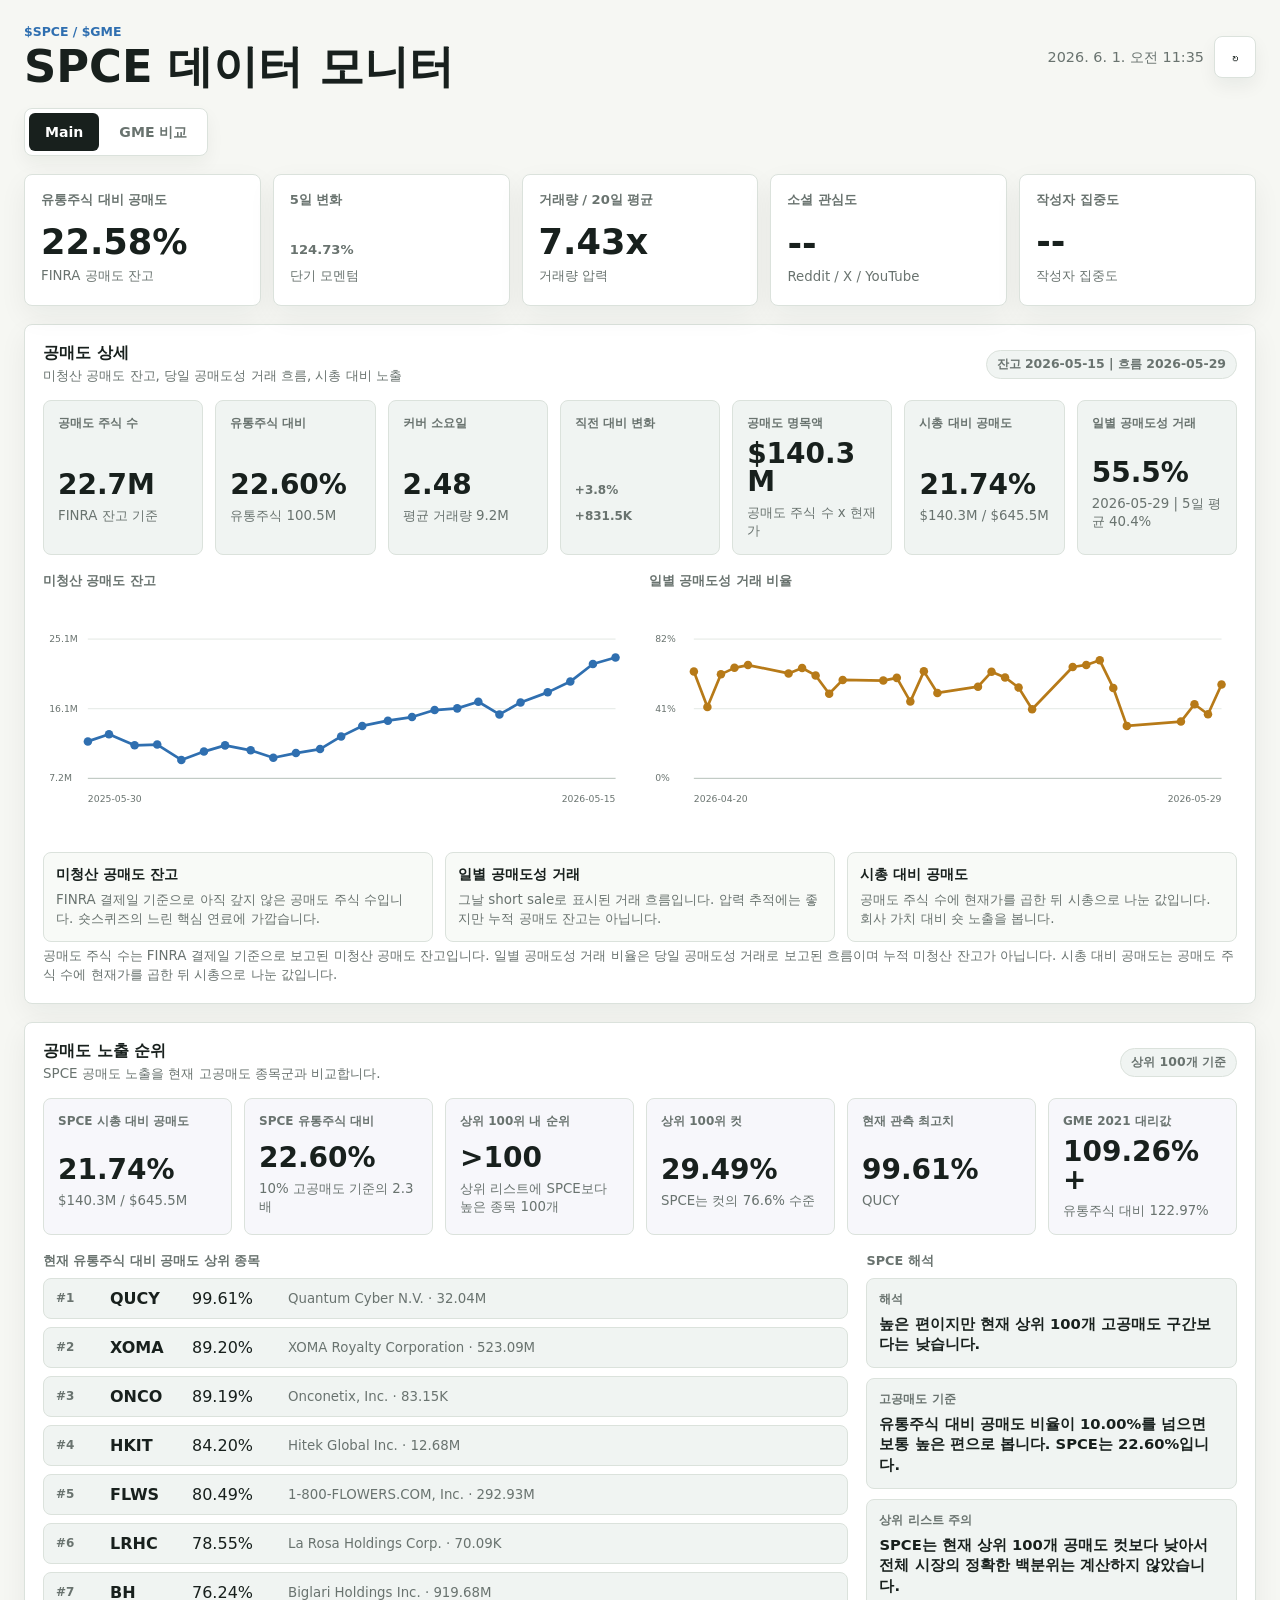
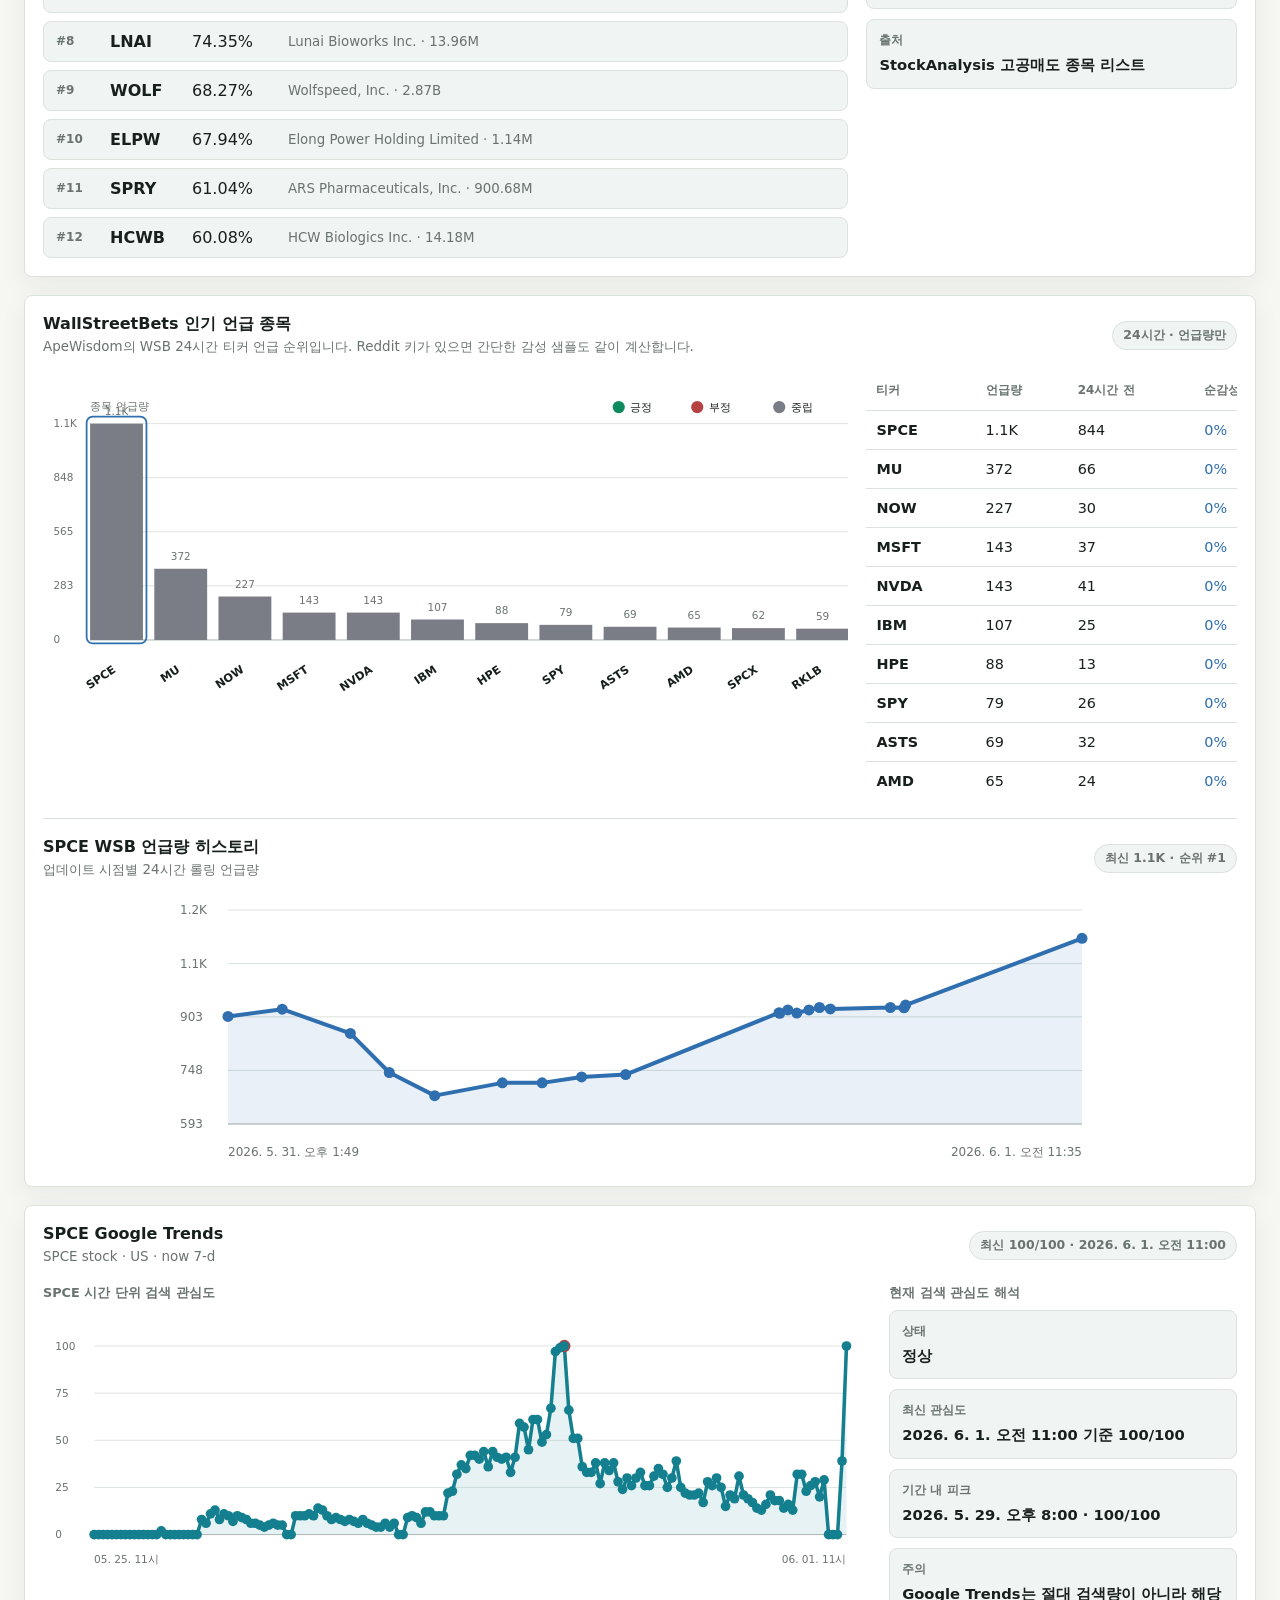
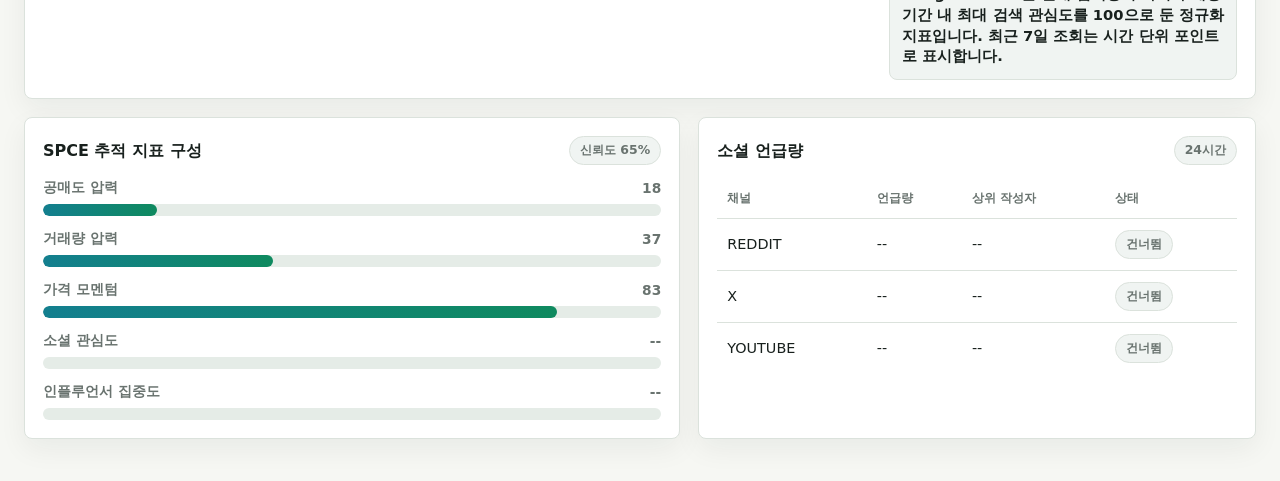
==== commit 67950a75: "Run hourly and plot hourly Google Trends" ====
--- a/public/index.html
+++ b/public/index.html
@@ -4,7 +4,7 @@
     <meta charset="utf-8" />
     <meta name="viewport" content="width=device-width, initial-scale=1" />
     <title>SPCE 데이터 모니터</title>
-    <link rel="stylesheet" href="styles.css?v=20260601-google-trends" />
+    <link rel="stylesheet" href="styles.css?v=20260601-hourly-trends" />
   </head>
   <body>
     <div class="app-shell">
@@ -193,13 +193,13 @@
           <div class="panel-heading">
             <div>
               <h2>SPCE Google Trends</h2>
-              <p id="spce-google-trends-method" class="panel-subtitle">미국 기준 최근 90일 검색 관심도</p>
+              <p id="spce-google-trends-method" class="panel-subtitle">미국 기준 최근 7일, 시간 단위 검색 관심도</p>
             </div>
             <span id="spce-google-trends-chip" class="status-chip">--</span>
           </div>
           <div class="case-layout google-layout">
             <div>
-              <div class="chart-title">SPCE 검색 관심도</div>
+              <div class="chart-title">SPCE 시간 단위 검색 관심도</div>
               <div id="spce-google-trends-chart" class="mention-history-chart"></div>
             </div>
             <div>
@@ -269,6 +269,6 @@
     </div>
 
     <div id="chart-tooltip" class="chart-tooltip" hidden></div>
-    <script src="app.js?v=20260601-google-trends"></script>
+    <script src="app.js?v=20260601-hourly-trends"></script>
   </body>
 </html>
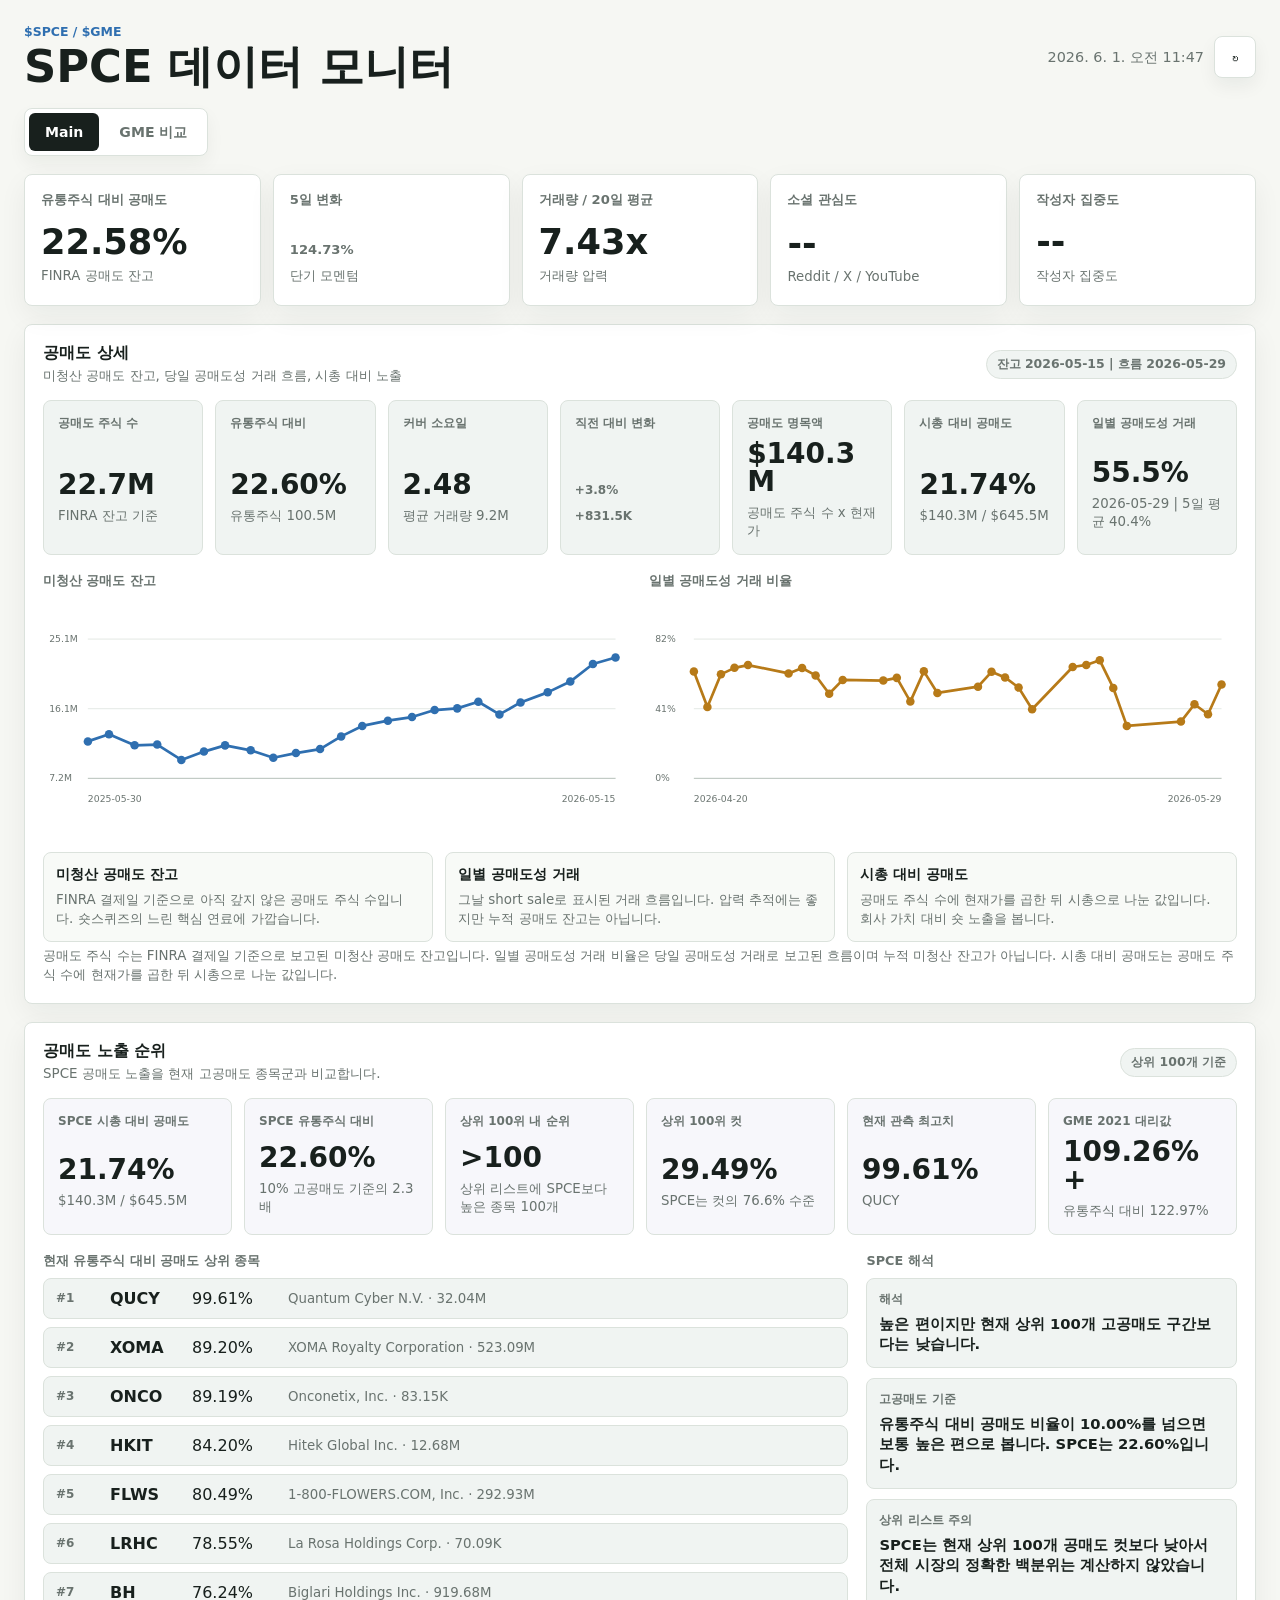
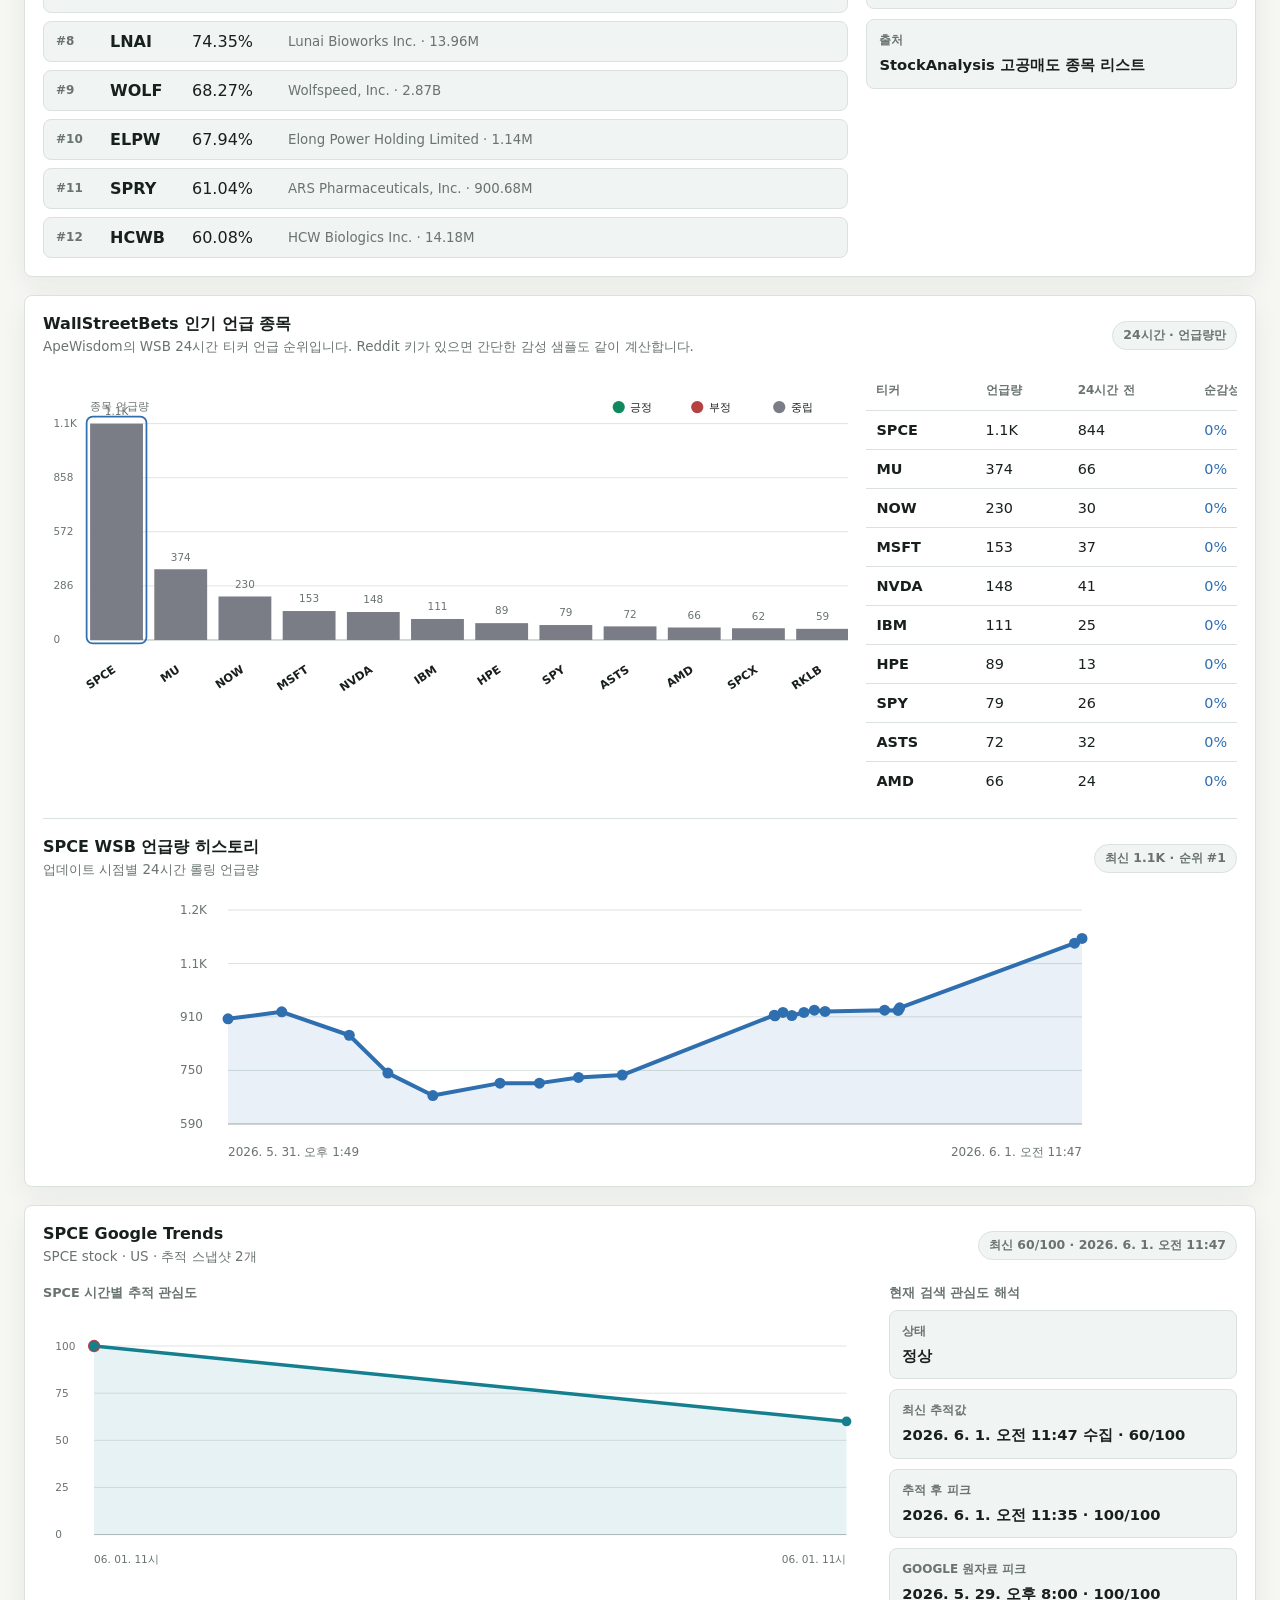
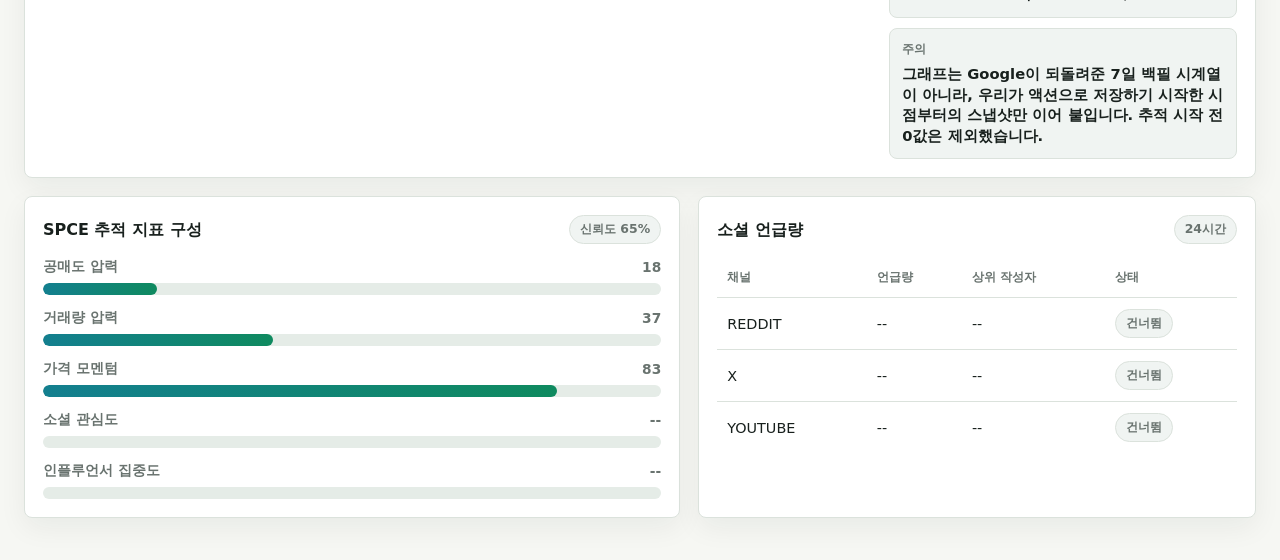
==== commit 49a0e11f: "Plot tracked Google Trends snapshots only" ====
--- a/public/index.html
+++ b/public/index.html
@@ -193,13 +193,13 @@
           <div class="panel-heading">
             <div>
               <h2>SPCE Google Trends</h2>
-              <p id="spce-google-trends-method" class="panel-subtitle">미국 기준 최근 7일, 시간 단위 검색 관심도</p>
+              <p id="spce-google-trends-method" class="panel-subtitle">미국 기준, 액션 실행 시점별 Google Trends 최신값</p>
             </div>
             <span id="spce-google-trends-chip" class="status-chip">--</span>
           </div>
           <div class="case-layout google-layout">
             <div>
-              <div class="chart-title">SPCE 시간 단위 검색 관심도</div>
+              <div class="chart-title">SPCE 시간별 추적 관심도</div>
               <div id="spce-google-trends-chart" class="mention-history-chart"></div>
             </div>
             <div>
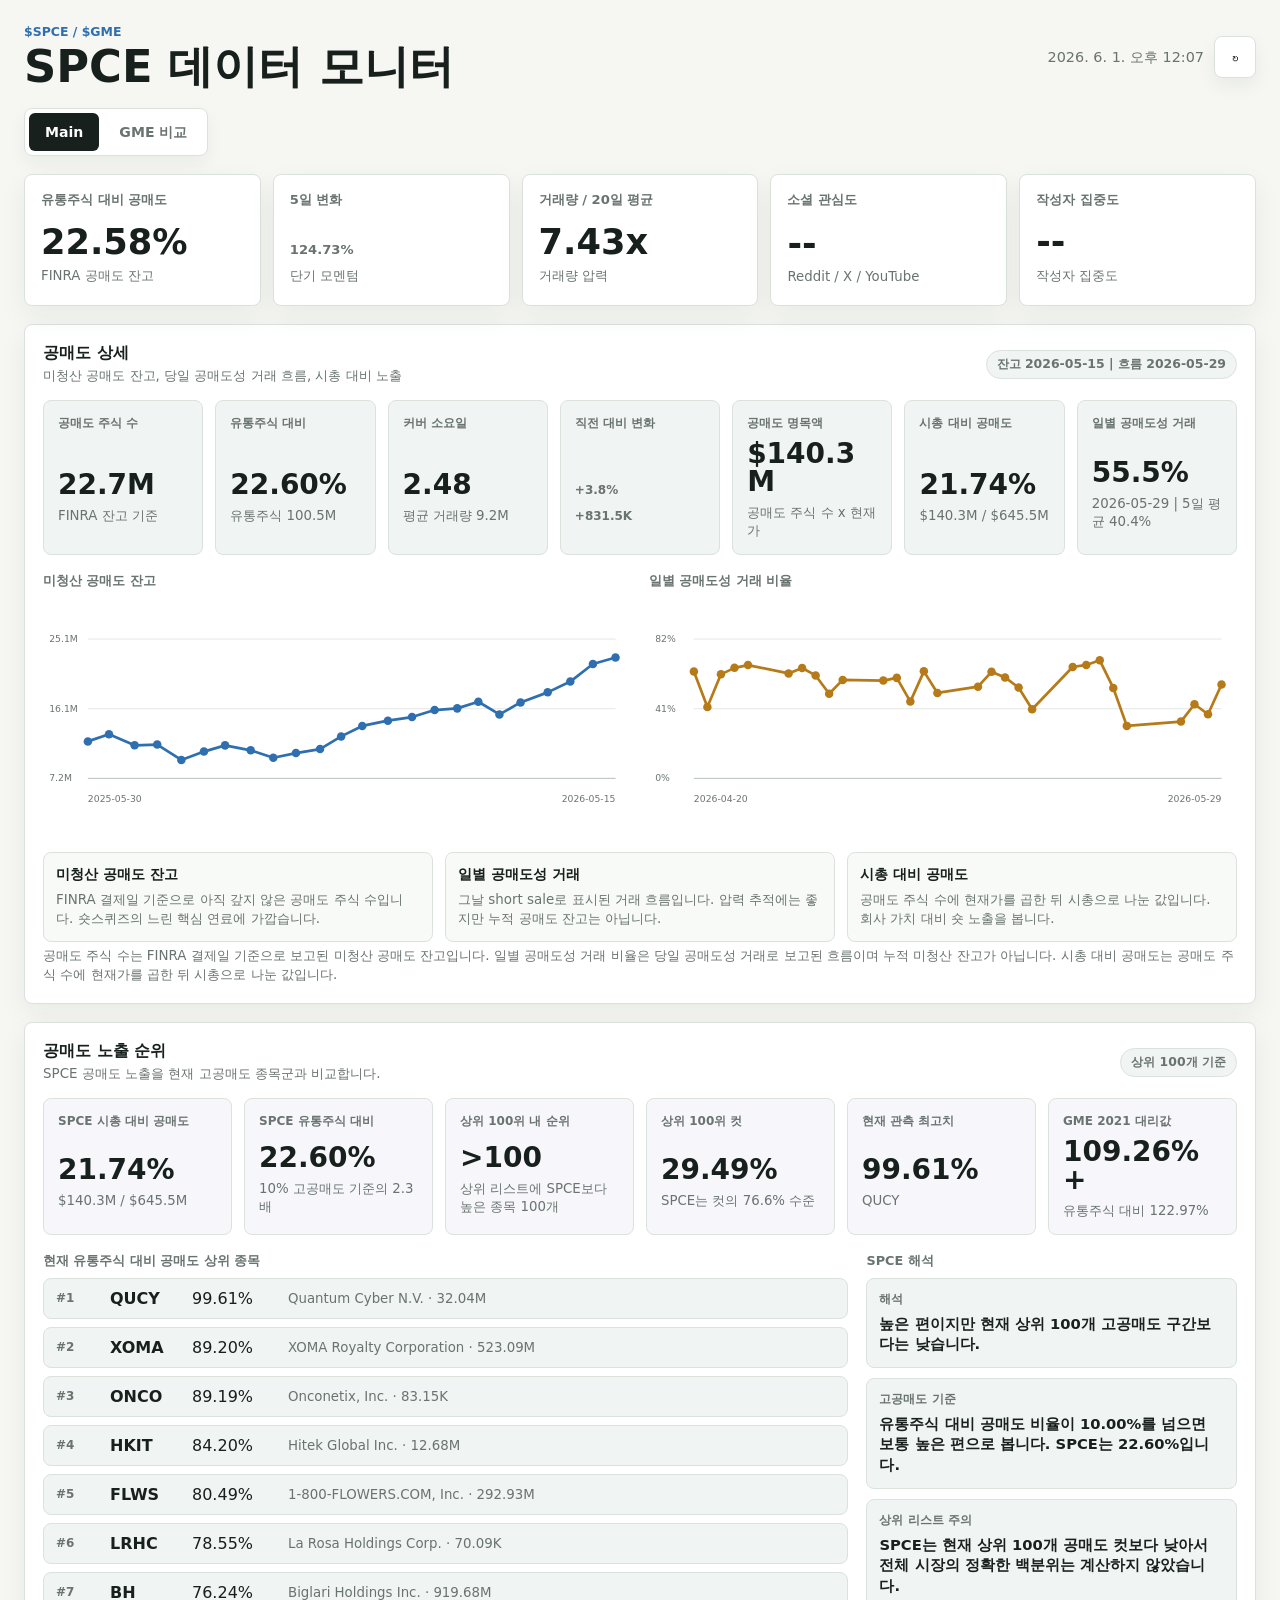
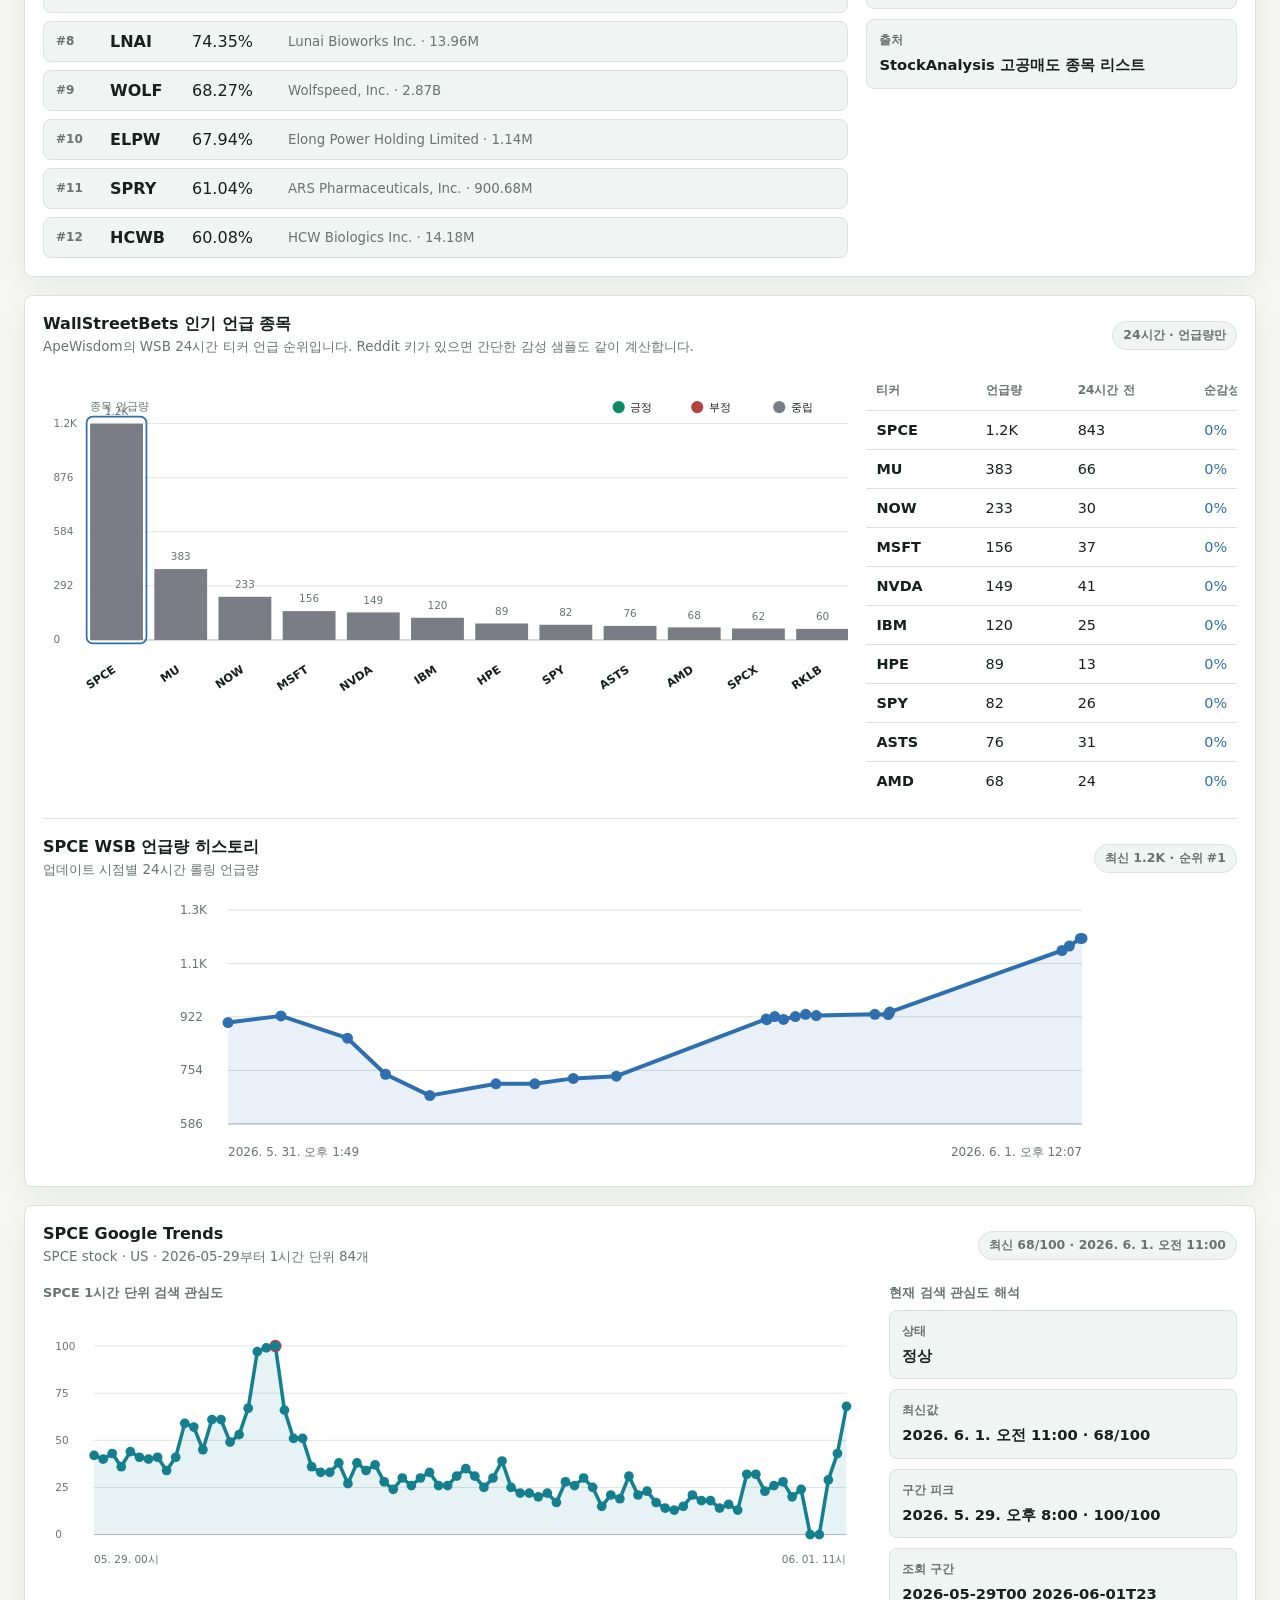
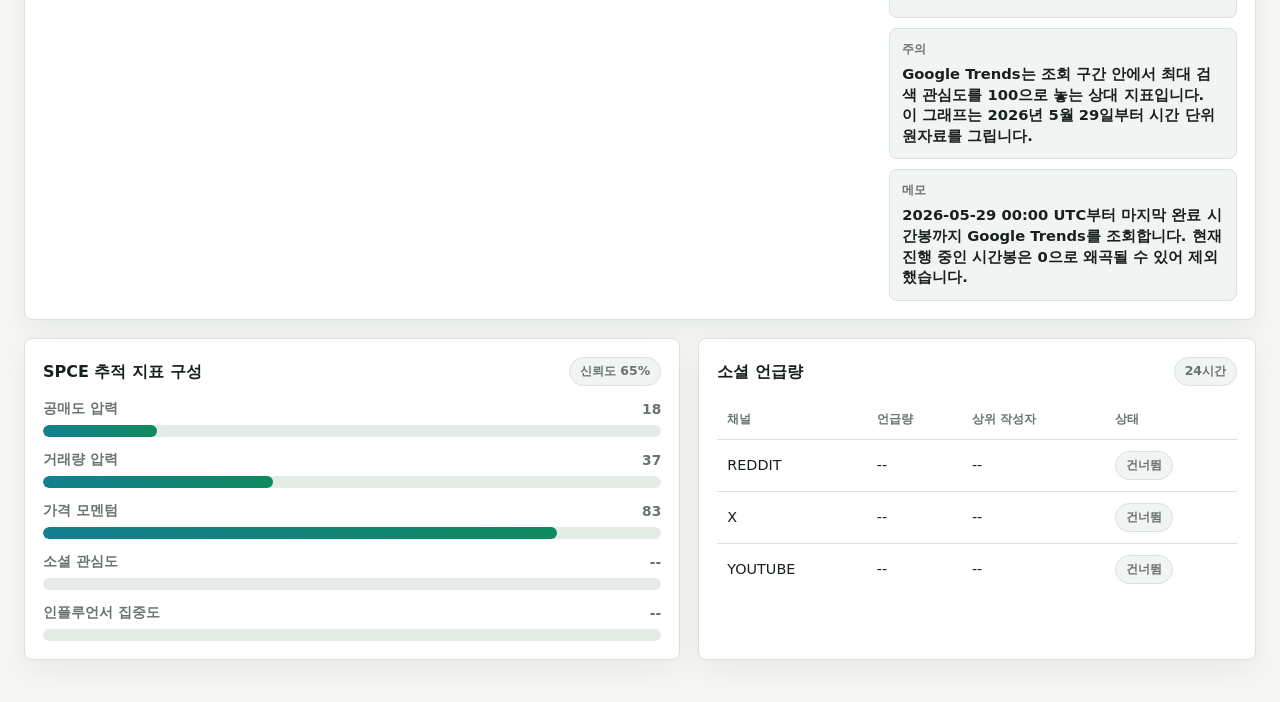
==== commit 19dc5e01: "Plot SPCE Google Trends hourly from May 29" ====
--- a/public/index.html
+++ b/public/index.html
@@ -4,7 +4,7 @@
     <meta charset="utf-8" />
     <meta name="viewport" content="width=device-width, initial-scale=1" />
     <title>SPCE 데이터 모니터</title>
-    <link rel="stylesheet" href="styles.css?v=20260601-hourly-trends" />
+    <link rel="stylesheet" href="styles.css?v=20260601-spce-may29-hourly" />
   </head>
   <body>
     <div class="app-shell">
@@ -193,13 +193,13 @@
           <div class="panel-heading">
             <div>
               <h2>SPCE Google Trends</h2>
-              <p id="spce-google-trends-method" class="panel-subtitle">미국 기준, 액션 실행 시점별 Google Trends 최신값</p>
+              <p id="spce-google-trends-method" class="panel-subtitle">미국 기준, 2026년 5월 29일부터 시간 단위 검색 관심도</p>
             </div>
             <span id="spce-google-trends-chip" class="status-chip">--</span>
           </div>
           <div class="case-layout google-layout">
             <div>
-              <div class="chart-title">SPCE 시간별 추적 관심도</div>
+              <div class="chart-title">SPCE 1시간 단위 검색 관심도</div>
               <div id="spce-google-trends-chart" class="mention-history-chart"></div>
             </div>
             <div>
@@ -269,6 +269,6 @@
     </div>
 
     <div id="chart-tooltip" class="chart-tooltip" hidden></div>
-    <script src="app.js?v=20260601-hourly-trends"></script>
+    <script src="app.js?v=20260601-spce-may29-hourly"></script>
   </body>
 </html>
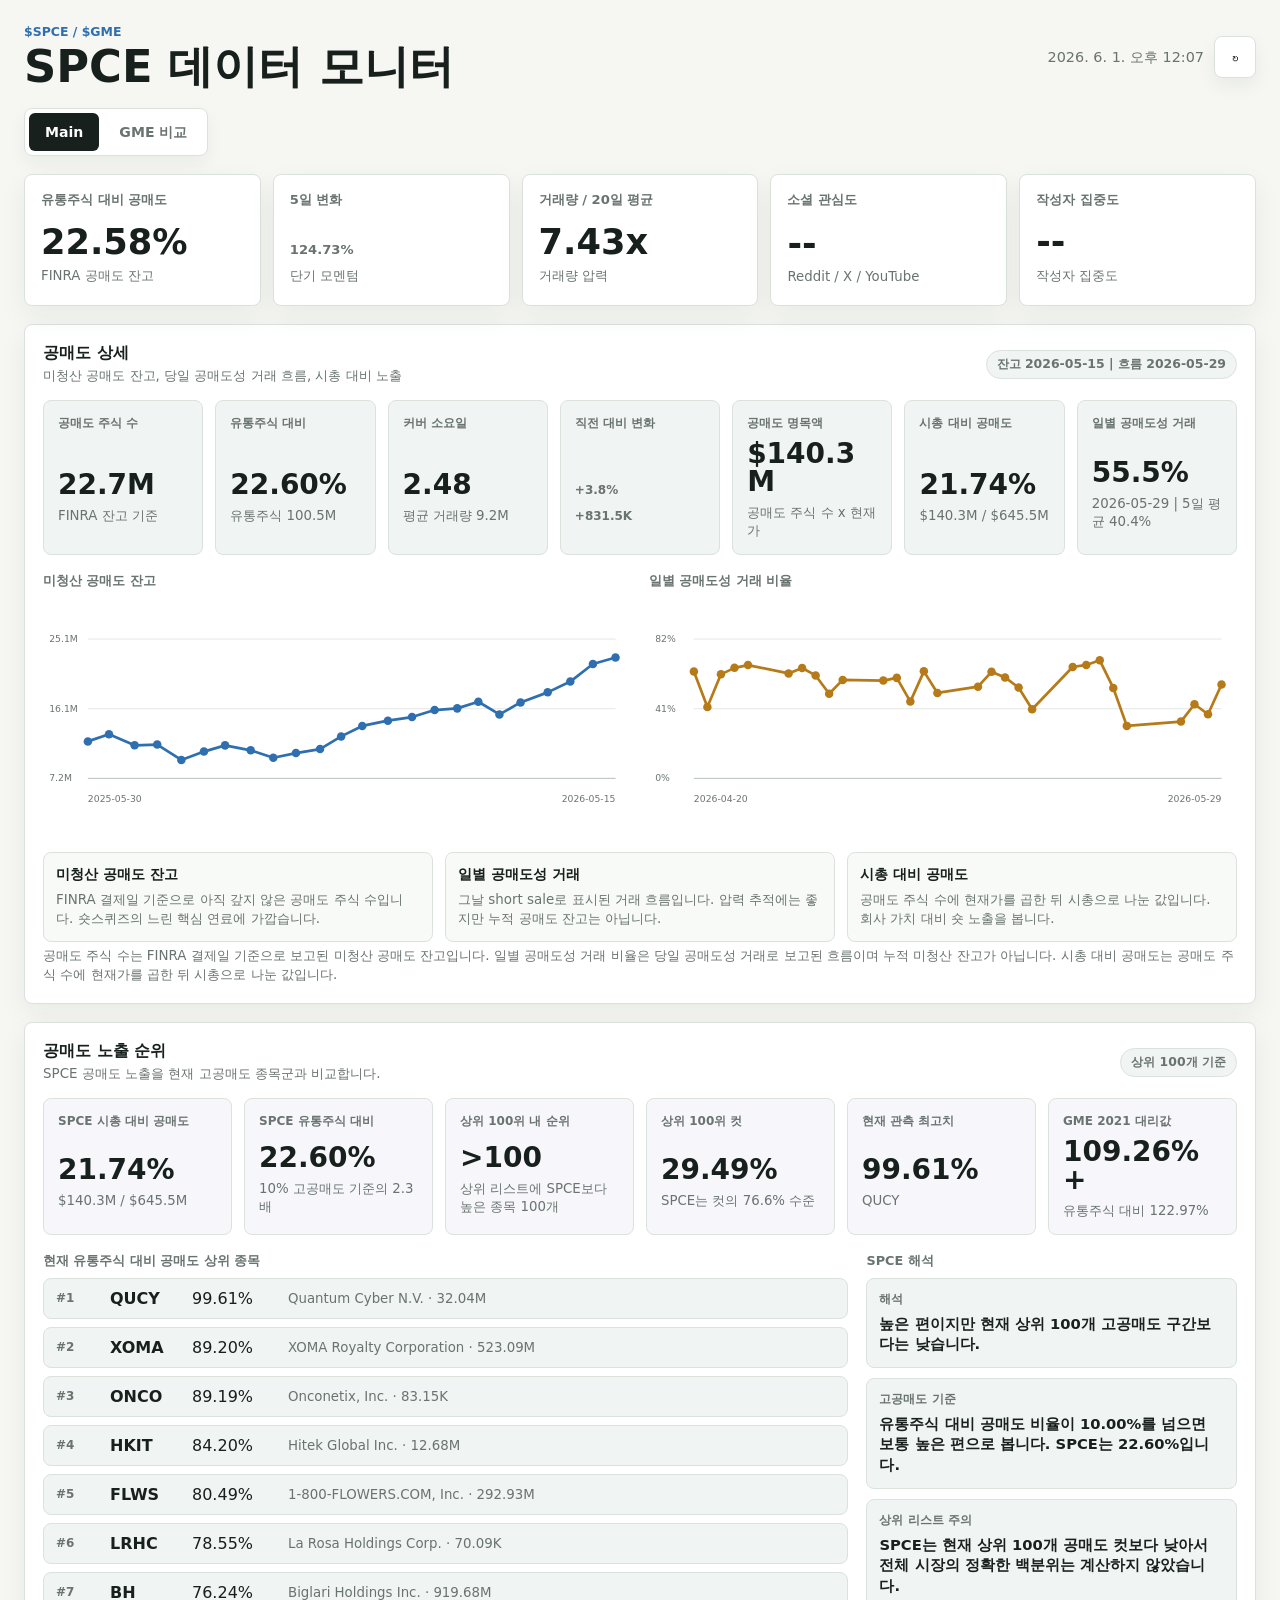
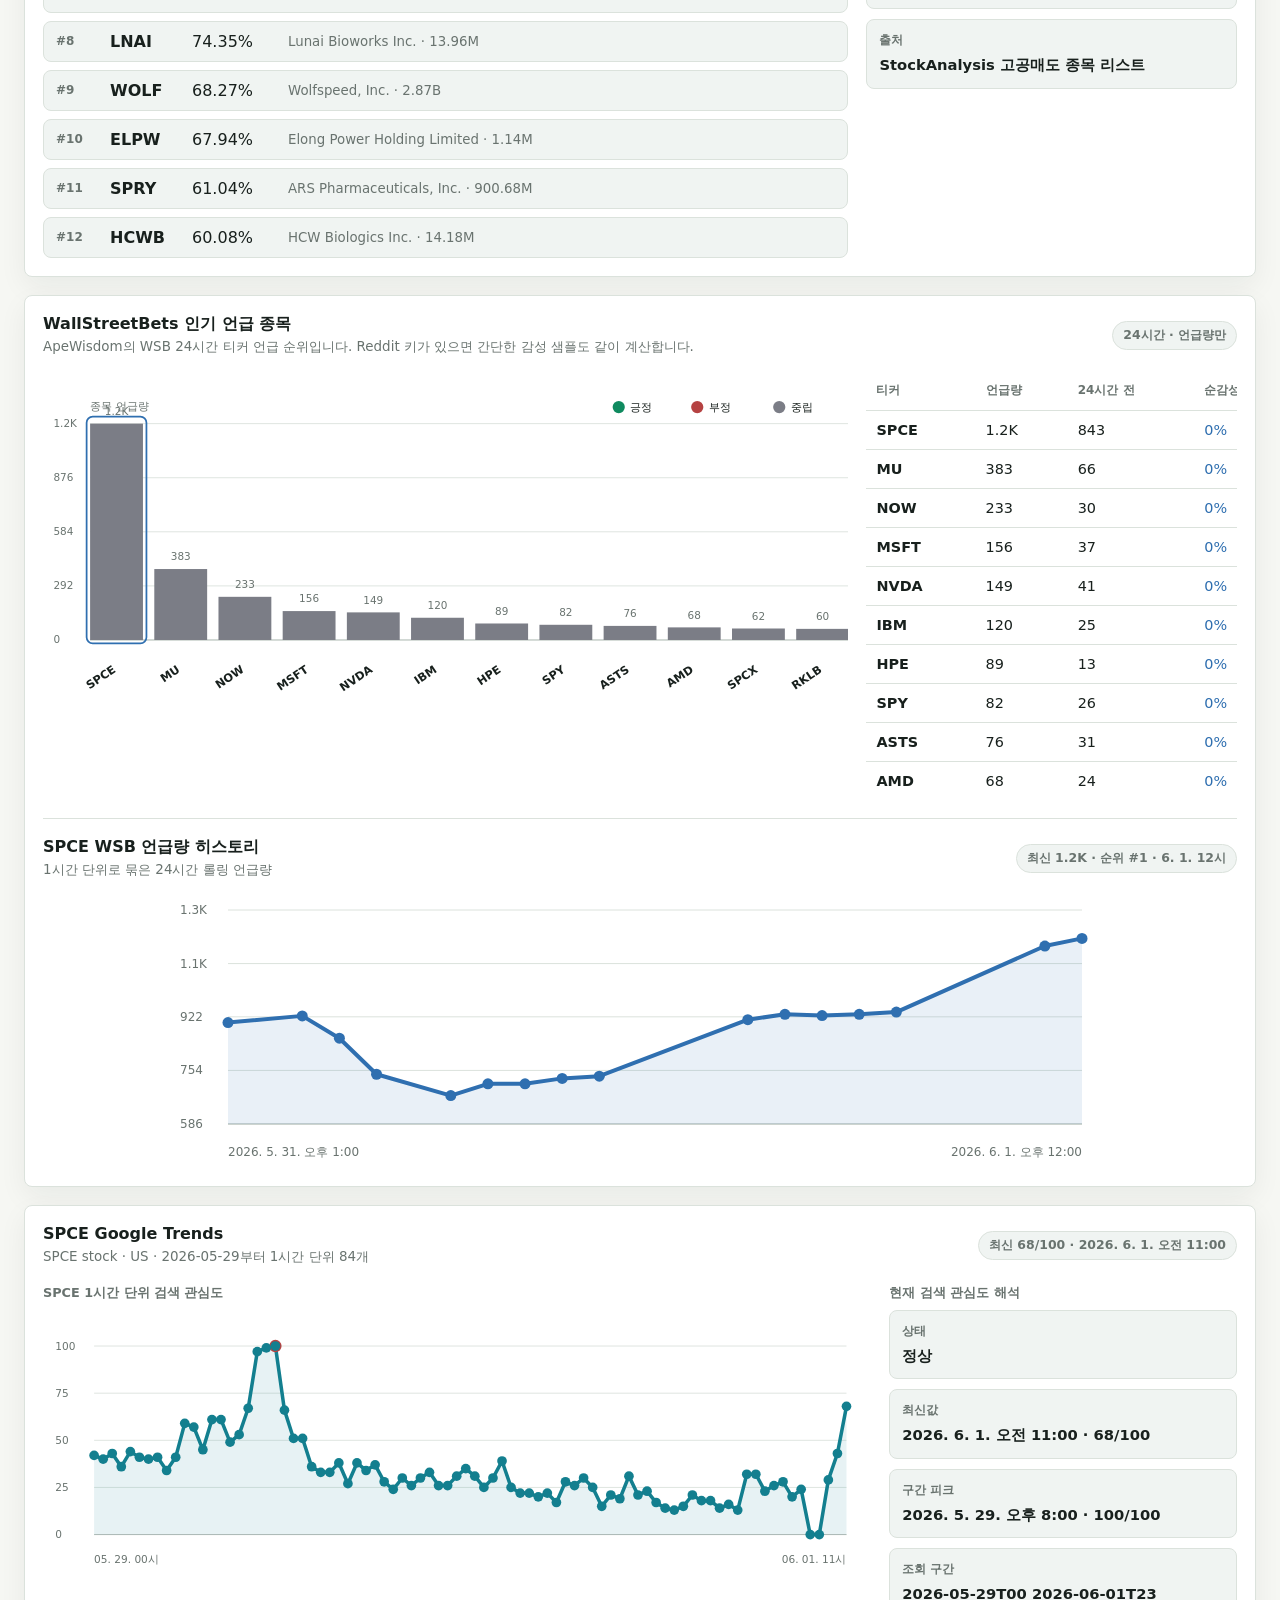
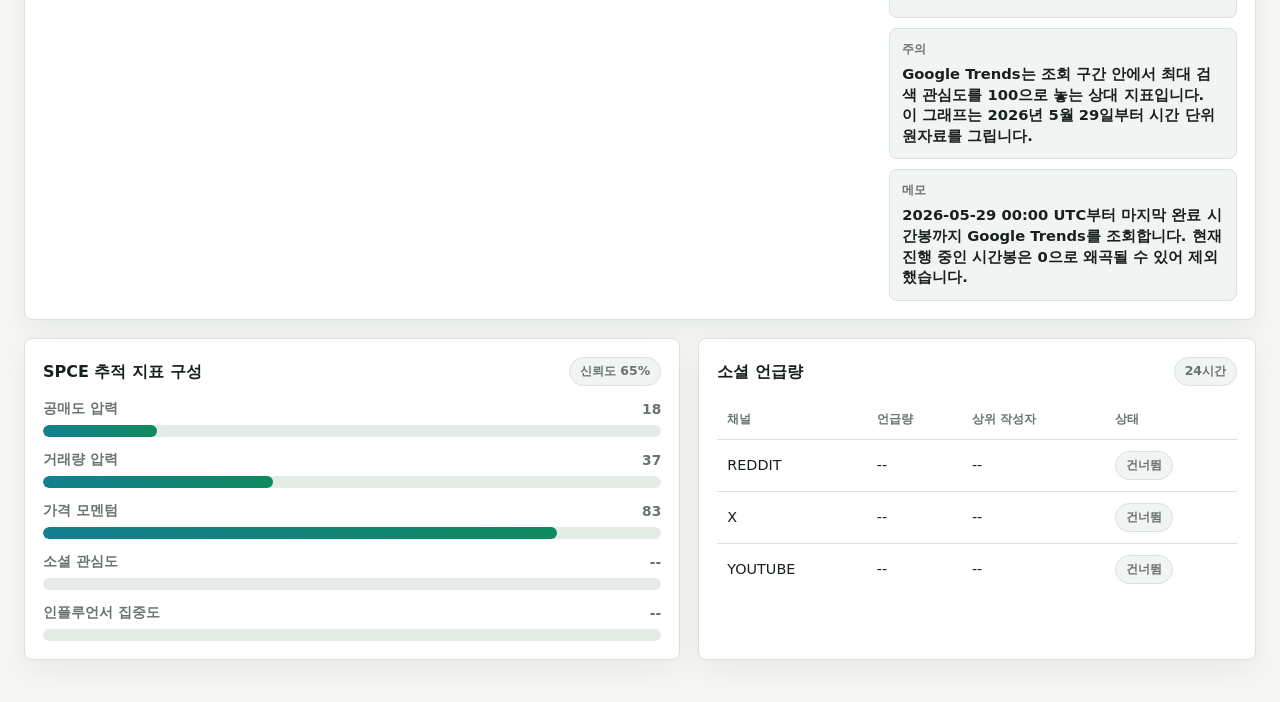
==== commit 7f76cd30: "Bucket WSB mention history hourly" ====
--- a/public/index.html
+++ b/public/index.html
@@ -4,7 +4,7 @@
     <meta charset="utf-8" />
     <meta name="viewport" content="width=device-width, initial-scale=1" />
     <title>SPCE 데이터 모니터</title>
-    <link rel="stylesheet" href="styles.css?v=20260601-spce-may29-hourly" />
+    <link rel="stylesheet" href="styles.css?v=20260601-wsb-hourly-buckets-4" />
   </head>
   <body>
     <div class="app-shell">
@@ -181,7 +181,7 @@
             <div class="panel-heading compact-heading">
               <div>
                 <h2>SPCE WSB 언급량 히스토리</h2>
-                <p class="panel-subtitle">업데이트 시점별 24시간 롤링 언급량</p>
+                <p class="panel-subtitle">1시간 단위로 묶은 24시간 롤링 언급량</p>
               </div>
               <span id="wsb-history-latest" class="status-chip">--</span>
             </div>
@@ -269,6 +269,6 @@
     </div>
 
     <div id="chart-tooltip" class="chart-tooltip" hidden></div>
-    <script src="app.js?v=20260601-spce-may29-hourly"></script>
+    <script src="app.js?v=20260601-wsb-hourly-buckets-4"></script>
   </body>
 </html>
